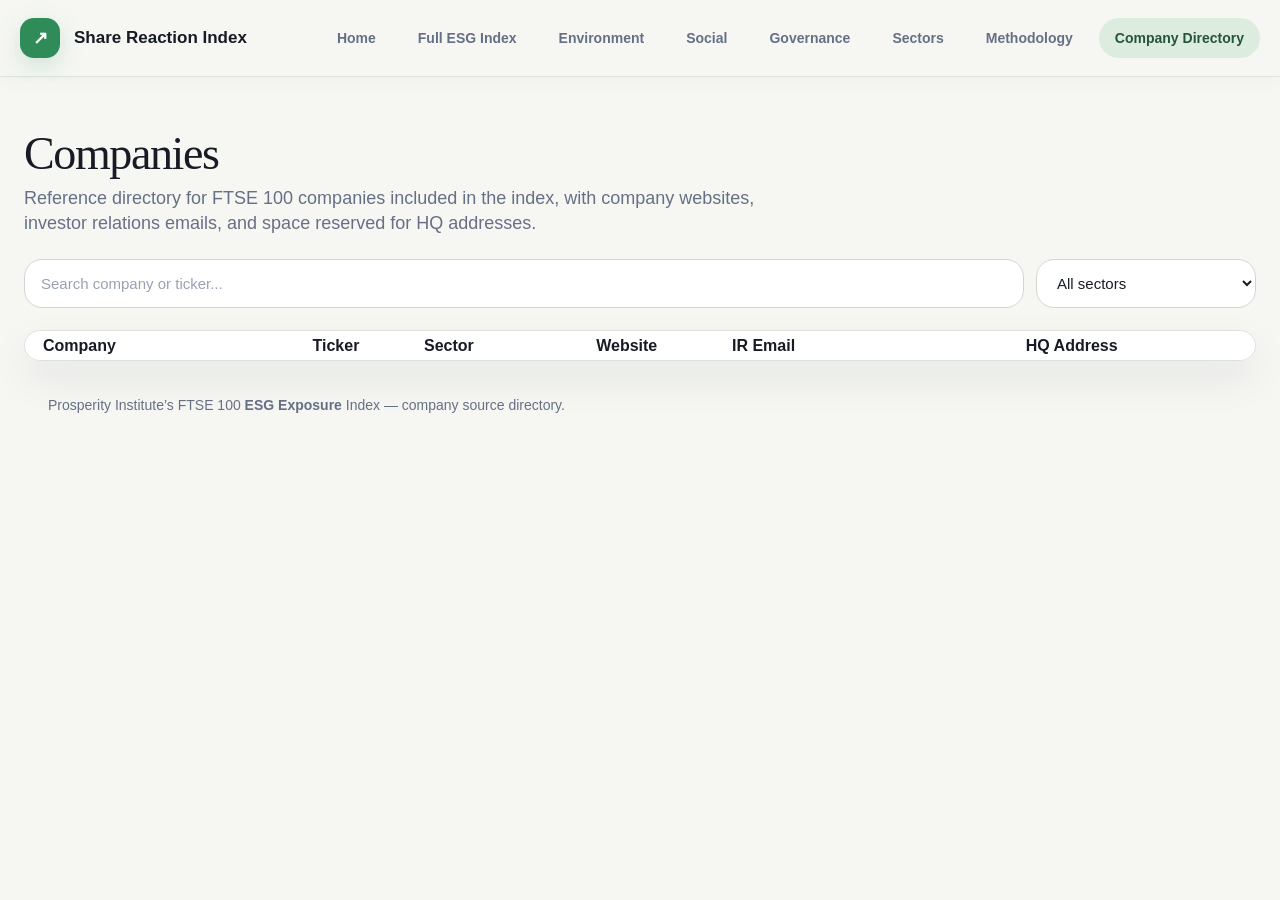
==== companies.html @ b4544e9c "Add files via upload" ====
<!DOCTYPE html>
<html lang="en">
<head>
  <meta charset="UTF-8" />
  <meta name="viewport" content="width=device-width, initial-scale=1.0" />
  <title>Companies | FTSE 100 ESG Exposure Index</title>
  <link rel="stylesheet" href="styles.css" />
  <script defer src="data.js"></script>
  <script defer src="companies.js"></script>
</head>
<body>
  <header>
    <div class="wrap nav">
      <a href="index.html" class="brand">
        <div class="brand-mark">↗</div>
        <div class="brand-name">Share Reaction Index</div>
      </a>
      <nav class="nav-links">
        <a href="index.html">Home</a>
        <a href="esg.html">Full ESG Index</a>
        <a href="rankings.html">Environment</a>
        <a href="social.html">Social</a>
        <a href="governance.html">Governance</a>
        <a href="sectors.html">Sectors</a>
        <a href="methodology.html">Methodology</a>
        <a href="companies.html" class="active">Company Directory</a>
      </nav>
    </div>
  </header>

  <section class="page">
    <div class="wrap-wide">
      <div class="section-head">
        <div>
          <h1>Companies</h1>
          <p>
            Reference directory for FTSE 100 companies included in the index, with company websites, investor
            relations emails, and space reserved for HQ addresses.
          </p>
        </div>
      </div>

      <div class="toolbar">
        <input class="control" id="searchInput" placeholder="Search company or ticker..." />
        <select class="control" id="sectorFilter">
          <option value="">All sectors</option>
        </select>
      </div>

      <div class="table-card">
        <div class="table-wrap">
          <table>
            <thead>
              <tr>
                <th data-sort="Company">Company</th>
                <th data-sort="Ticker">Ticker</th>
                <th data-sort="Sector">Sector</th>
                <th data-sort="Website">Website</th>
                <th data-sort="IR_Email">IR Email</th>
                <th data-sort="HQ_Address">HQ Address</th>
              </tr>
            </thead>
            <tbody id="tableBody"></tbody>
          </table>
        </div>
      </div>

      <footer class="foot">
        <div class="wrap-wide">
          Prosperity Institute’s FTSE 100 <strong>ESG Exposure</strong> Index — company source directory.
        </div>
      </footer>
    </div>
  </section>
</body>
</html>
---- styles.css ----
:root {
  --bg: #f6f7f3;
  --surface: #ffffff;
  --surface-soft: #f0f3ee;
  --surface-muted: #eef1eb;
  --ink: #171b24;
  --ink-soft: #667085;
  --ink-faint: #98a2b3;
  --line: #dde3da;
  --line-dark: #d0d8ce;

  --navy: #10192b;
  --navy-2: #17233b;

  --green: #2f8b57;
  --green-soft: #dcecdf;
  --green-faint: #edf7ef;

  --social: #4867c9;
  --social-soft: #e8ecfb;
  --social-faint: #f3f5fe;

  --esg: #6d4cc4;
  --esg-soft: #eee8fb;
  --esg-faint: #f7f4fe;

  --red: #d95d5d;
  --red-soft: #fae8e8;

  --amber: #c6872f;
  --amber-soft: #f6ecd9;

  --shadow: 0 10px 30px rgba(16, 25, 43, 0.05);
  --shadow-strong: 0 18px 40px rgba(16, 25, 43, 0.08);
  --radius-xl: 28px;
  --radius-lg: 24px;
  --radius-md: 18px;
  --radius-sm: 12px;
}

* {
  box-sizing: border-box;
}

html {
  scroll-behavior: smooth;
}

body {
  margin: 0;
  font-family: Inter, Arial, sans-serif;
  background: var(--bg);
  color: var(--ink);
  line-height: 1.45;
  -webkit-font-smoothing: antialiased;
  text-rendering: optimizeLegibility;
}

a {
  color: inherit;
  text-decoration: none;
}

.wrap {
  max-width: 1240px;
  margin: 0 auto;
  padding: 0 28px;
}

.wrap-wide {
  max-width: 1540px;
  margin: 0 auto;
  padding: 0 24px;
}

/* =========================
   Header / Navigation
========================= */

header {
  position: sticky;
  top: 0;
  z-index: 50;
  background: rgba(246, 247, 243, 0.92);
  backdrop-filter: blur(12px);
  border-bottom: 1px solid var(--line);
  box-shadow: 0 4px 18px rgba(16, 25, 43, 0.03);
}

.nav {
  display: flex;
  align-items: center;
  justify-content: space-between;
  gap: 24px;
  padding: 18px 0;
}

.brand {
  display: flex;
  align-items: center;
  gap: 14px;
  font-weight: 700;
  color: var(--ink);
  text-decoration: none;
  min-width: 0;
}

.brand-mark {
  width: 40px;
  height: 40px;
  border-radius: 14px;
  display: grid;
  place-items: center;
  background: var(--green);
  color: white;
  box-shadow: 0 8px 24px rgba(47, 139, 87, 0.2);
  font-size: 18px;
  flex: 0 0 auto;
}

.brand-name {
  font-size: 17px;
  font-weight: 700;
  white-space: nowrap;
}

.nav-links {
  display: flex;
  gap: 10px;
  flex-wrap: wrap;
  justify-content: flex-end;
}

.nav-links a {
  padding: 10px 16px;
  border-radius: 999px;
  color: var(--ink-soft);
  font-weight: 600;
  font-size: 14px;
  transition: 0.18s ease;
}

.nav-links a.active,
.nav-links a:hover {
  background: var(--green-soft);
  color: #24553a;
}

/* Environment button — slightly darker green */
.nav-links a[href="rankings.html"]:hover,
.nav-links a[href="rankings.html"].active {
  background: #b9d3bf;
  color: #0f2b1d;
}

/* ESG button always purple when hovered / active */
.nav-links a[href="esg.html"]:hover,
.nav-links a[href="esg.html"].active {
  background: var(--esg-soft);
  color: #5336a1;
}

/* Social button always blue when hovered / active */
.nav-links a[href="social.html"]:hover,
.nav-links a[href="social.html"].active {
  background: var(--social-soft);
  color: #334a96;
}

/* Governance button always red when hovered / active */
.nav-links a[href="governance.html"]:hover,
.nav-links a[href="governance.html"].active {
  background: var(--red-soft);
  color: #b54747;
}

.hero {
  position: relative;
  overflow: hidden;
  color: white;
  border-bottom: 1px solid rgba(255, 255, 255, 0.05);
  background: linear-gradient(90deg, var(--navy) 0%, #111a2d 48%, #0f1727 100%);
}

.hero::before {
  content: "";
  position: absolute;
  inset: 0;
  background:
    linear-gradient(
      90deg,
      rgba(6, 12, 24, 0.96) 0%,
      rgba(8, 15, 30, 0.90) 34%,
      rgba(9, 18, 34, 0.72) 58%,
      rgba(10, 18, 34, 0.48) 100%
    ),
    radial-gradient(circle at right top, rgba(47, 139, 87, 0.14), transparent 28%),
    url("./Stock_Market_Changes.png") center center / cover no-repeat;
  z-index: 0;
}
.hero::after {
  content: "";
  position: absolute;
  inset: 0;
  background:
    radial-gradient(circle at 78% 35%, rgba(47, 139, 87, 0.12), transparent 24%),
    radial-gradient(circle at 18% 18%, rgba(255, 255, 255, 0.04), transparent 16%);
  pointer-events: none;
  z-index: 0;
}

.hero-inner {
  position: relative;
  z-index: 1;
}

.hero-inner {
  display: grid;
  grid-template-columns: 1.15fr 0.85fr;
  gap: 42px;
  padding: 54px 0 64px;
  align-items: stretch;
}

.eyebrow {
  display: inline-flex;
  align-items: center;
  gap: 8px;
  padding: 8px 14px;
  border-radius: 999px;
  background: rgba(24, 66, 43, 0.65);
  color: #7ed39f;
  font-size: 13px;
  font-weight: 600;
}

.hero h1 {
  margin: 18px 0 0;
  font-family: Georgia, "Times New Roman", serif;
  font-size: 72px;
  line-height: 0.93;
  letter-spacing: -0.03em;
  font-weight: 400;
}

.hero h1 .accent {
  color: var(--green);
  display: block;
}

.hero p {
  margin: 24px 0 0;
  max-width: 740px;
  color: rgba(255, 255, 255, 0.8);
  font-size: 17px;
  line-height: 1.6;
}

.hero-actions {
  margin-top: 28px;
  display: flex;
  gap: 14px;
  flex-wrap: wrap;
}

.profile-hero-copy {
  min-width: 0;
}

.profile-hero-title {
  display: flex;
  align-items: center;
  gap: 20px;
  margin-top: 18px;
}

.profile-hero-title h1 {
  margin: 0;
  min-width: 0;
}

.profile-contact-block {
  display: flex;
  flex-wrap: wrap;
  gap: 12px;
  margin-top: 18px;
}

.profile-contact-block[hidden] {
  display: none;
}

.profile-contact-item {
  display: inline-flex;
  align-items: center;
  gap: 10px;
  padding: 12px 16px;
  border-radius: 18px;
  background: rgba(255, 255, 255, 0.08);
  border: 1px solid rgba(255, 255, 255, 0.12);
  max-width: 100%;
}

.profile-contact-label {
  color: rgba(255, 255, 255, 0.7);
  font-size: 12px;
  font-weight: 700;
  letter-spacing: 0.08em;
  text-transform: uppercase;
}

.profile-contact-link {
  color: #ffffff;
  font-weight: 600;
  text-decoration: none;
  word-break: break-word;
}

.profile-contact-link:hover {
  color: #9fe3b7;
}

.profile-logo-shell {
  width: 112px;
  height: 112px;
  flex: 0 0 112px;
  display: flex;
  align-items: center;
  justify-content: center;
  padding: 16px;
  border-radius: 28px;
  background: #ffffff;
  box-shadow: 0 18px 44px rgba(3, 8, 18, 0.28);
}

.profile-logo-shell[hidden] {
  display: none;
}

.profile-company-logo {
  width: 100%;
  height: 100%;
  object-fit: contain;
}

.btn {
  display: inline-flex;
  align-items: center;
  justify-content: center;
  gap: 10px;
  padding: 14px 22px;
  border-radius: 16px;
  font-weight: 700;
  font-size: 15px;
  border: 1px solid transparent;
  transition: transform 0.15s ease, box-shadow 0.15s ease, opacity 0.15s ease;
}

.btn:hover {
  transform: translateY(-1px);
}

.btn-primary {
  background: var(--green);
  color: white;
  box-shadow: 0 12px 28px rgba(47, 139, 87, 0.22);
}

.btn-secondary {
  background: rgba(255, 255, 255, 0.1);
  color: white;
  border-color: rgba(255, 255, 255, 0.1);
}

.btn-score-info {
  background: var(--green);
  color: white;
  box-shadow: 0 8px 20px rgba(47, 139, 87, 0.18);
  margin-top: 16px;
  gap: 8px;
  font-size: 14px;
}

.btn-score-info span {
  display: inline-flex;
  align-items: center;
  justify-content: center;
  width: 24px;
  height: 24px;
  background: rgba(255, 255, 255, 0.25);
  border-radius: 50%;
  font-weight: 800;
  font-size: 12px;
}

.btn-score-info:hover {
  box-shadow: 0 12px 28px rgba(47, 139, 87, 0.22);
}

/* =========================
   Modal
========================= */

.modal {
  display: none;
  position: fixed;
  top: 0;
  left: 0;
  right: 0;
  bottom: 0;
  z-index: 100;
  align-items: center;
  justify-content: center;
  animation: fadeIn 0.2s ease;
}

.modal[aria-hidden="false"] {
  display: flex;
}

.modal-overlay {
  position: absolute;
  top: 0;
  left: 0;
  right: 0;
  bottom: 0;
  background: rgba(23, 27, 36, 0.6);
  backdrop-filter: blur(4px);
  animation: fadeIn 0.2s ease;
}

.modal-content {
  position: relative;
  background: white;
  border-radius: var(--radius-lg);
  box-shadow: var(--shadow-strong);
  max-width: 600px;
  max-height: 90vh;
  overflow-y: auto;
  animation: slideUp 0.3s ease;
}

@keyframes fadeIn {
  from { opacity: 0; }
  to { opacity: 1; }
}

@keyframes slideUp {
  from {
    opacity: 0;
    transform: translateY(20px);
  }
  to {
    opacity: 1;
    transform: translateY(0);
  }
}

.modal-header {
  display: flex;
  align-items: center;
  justify-content: space-between;
  padding: 24px 28px;
  border-bottom: 1px solid var(--line);
}

.modal-header h2 {
  margin: 0;
  font-size: 24px;
  font-weight: 700;
  color: var(--ink);
}

.modal-close {
  width: 36px;
  height: 36px;
  border: none;
  background: transparent;
  border-radius: 50%;
  cursor: pointer;
  display: flex;
  align-items: center;
  justify-content: center;
  transition: background 0.2s ease;
  flex-shrink: 0;
}

.modal-close:hover {
  background: var(--surface-soft);
}

.modal-close::before,
.modal-close::after {
  content: '';
  position: absolute;
  width: 16px;
  height: 2px;
  background: var(--ink-soft);
  border-radius: 1px;
}

.modal-close::before {
  transform: rotate(45deg);
}

.modal-close::after {
  transform: rotate(-45deg);
}

.modal-body {
  padding: 28px;
}

.modal-body p {
  margin: 0 0 16px 0;
  color: var(--ink-soft);
  line-height: 1.6;
}

.modal-body h3 {
  margin: 24px 0 14px 0;
  font-size: 16px;
  font-weight: 700;
  color: var(--ink);
}

.score-guide {
  display: flex;
  flex-direction: column;
  gap: 16px;
  margin: 24px 0;
  padding: 20px;
  background: var(--surface-muted);
  border-radius: var(--radius-md);
}

.score-tier {
  display: flex;
  align-items: flex-start;
  gap: 14px;
}

.tier-indicator {
  width: 48px;
  height: 48px;
  border-radius: var(--radius-sm);
  flex-shrink: 0;
}

.tier-indicator.best {
  background: #2f8b57;
}

.tier-indicator.good {
  background: #c6872f;
}

.tier-indicator.moderate {
  background: #f4a261;
}

.tier-indicator.poor {
  background: #d95d5d;
}

.tier-indicator.wasteful {
  background: #8b4545;
}

.score-tier strong {
  display: block;
  margin-bottom: 4px;
  color: var(--ink);
}

.score-range {
  font-size: 12px;
  color: var(--ink-faint);
  font-weight: 600;
  letter-spacing: 0.05em;
}

.score-tier p {
  margin: 8px 0 0 0;
  font-size: 13px;
  line-height: 1.5;
}

.hero-panel {
  align-self: end;
  background: rgba(255, 255, 255, 0.06);
  border: 1px solid rgba(255, 255, 255, 0.08);
  border-radius: var(--radius-xl);
  padding: 26px;
}

.hero-panel h3 {
  margin: 0 0 12px;
  font-size: 13px;
  letter-spacing: 0.06em;
  text-transform: uppercase;
  color: rgba(255, 255, 255, 0.66);
}

.hero-panel p {
  margin: 0 0 14px;
  font-size: 14px;
  color: rgba(255, 255, 255, 0.74);
  line-height: 1.55;
}

.signal-list {
  display: grid;
  gap: 10px;
  margin-top: 18px;
}

.signal {
  display: flex;
  align-items: center;
  justify-content: space-between;
  gap: 16px;
  background: rgba(255, 255, 255, 0.05);
  border-radius: 16px;
  padding: 12px 14px;
}

.signal .name {
  font-size: 14px;
  color: rgba(255, 255, 255, 0.92);
}

.signal .tag {
  border-radius: 999px;
  padding: 6px 10px;
  background: rgba(126, 211, 159, 0.12);
  color: #8ce0aa;
  font-size: 12px;
  font-weight: 700;
}

.signal .tag.rank-good {
  background: #e8f5ea;
  color: #1f7a46;
}

.signal .tag.rank-medium {
  background: #f8edd8;
  color: #b7811f;
}

.signal .tag.rank-bad {
  background: #f9e3e3;
  color: #c94b4b;
}

/* =========================
   Stats Strip
========================= */

.stats-strip {
  background: var(--surface);
  border-bottom: 1px solid var(--line);
}

.stats-grid {
  display: grid;
  grid-template-columns: repeat(5, 1fr);
  gap: 0;
}

#profileStatsGrid {
  grid-template-columns: repeat(4, minmax(0, 1fr));
}

.stat {
  padding: 28px 12px;
  text-align: center;
}

.stat-value {
  font-family: Georgia, "Times New Roman", serif;
  font-size: 44px;
  line-height: 1.05;
  letter-spacing: -0.02em;
  font-weight: 400;
}

.stat-label {
  margin-top: 6px;
  color: var(--ink-soft);
  font-size: 15px;
}

/* =========================
   General Page Sections
========================= */

section.page {
  padding: 54px 0;
}

.section-head {
  display: flex;
  align-items: end;
  justify-content: space-between;
  gap: 20px;
  margin-bottom: 22px;
}

.section-head h1,
.section-head h2 {
  margin: 0;
  font-family: Georgia, "Times New Roman", serif;
  font-size: 46px;
  line-height: 1.02;
  letter-spacing: -0.03em;
  font-weight: 400;
  white-space: normal;
  overflow-wrap: anywhere;
  word-break: break-word;
  max-width: 100%;
}

.section-head p {
  margin: 8px 0 0;
  color: var(--ink-soft);
  max-width: 760px;
  font-size: 18px;
  line-height: 1.4;
}

.section-link {
  color: var(--green);
  font-weight: 700;
  white-space: nowrap;
}

.construction {
  margin-top: 18px;
  background: #fbfcfa;
  border: 1px solid var(--line);
  border-radius: 20px;
  padding: 18px 20px;
  color: var(--ink-soft);
  box-shadow: var(--shadow);
}

/* =========================
   Cards / Blocks
========================= */

.pillar-card,
.card,
.method-card,
.simple-card {
  background: var(--surface);
  border: 1px solid var(--line);
  border-radius: 24px;
  box-shadow: var(--shadow);
}

.pillar-stack {
  display: grid;
  gap: 14px;
}

.pillar-card {
  padding: 20px 22px;
}

.pillar-card-link {
  display: block;
  text-decoration: none;
  color: inherit;
  transition: transform 0.2s ease, box-shadow 0.2s ease;
}

.pillar-card-link:hover .pillar-card {
  transform: translateY(-2px);
  box-shadow: 0 8px 24px rgba(47, 139, 87, 0.12);
  border-color: var(--green);
}

.pillar-top {
  display: flex;
  justify-content: space-between;
  gap: 16px;
  align-items: center;
  margin-bottom: 14px;
}

.pillar-title {
  display: flex;
  gap: 10px;
  align-items: center;
  font-weight: 700;
  font-size: 20px;
}

.pill {
  display: inline-flex;
  align-items: center;
  gap: 8px;
  padding: 6px 10px;
  border-radius: 999px;
  font-size: 12px;
  font-weight: 700;
  background: var(--surface-muted);
  color: var(--ink-soft);
}

.progress {
  position: relative;
  width: 100%;
  height: 10px;
  background: #edf0ea;
  border-radius: 999px;
  overflow: hidden;
}

.progress > span {
  display: block;
  height: 100%;
  border-radius: 999px;
  background: linear-gradient(90deg, #40b777 0%, var(--green) 100%);
}

.progress.red > span {
  background: linear-gradient(90deg, #ee8d8d 0%, var(--red) 100%);
}

.pillar-note {
  margin-top: 10px;
  color: var(--ink-soft);
  font-size: 14px;
}

.method-grid,
.simple-grid {
  display: grid;
  grid-template-columns: repeat(3, 1fr);
  gap: 18px;
}

.method-card,
.simple-card {
  padding: 24px;
}

.method-card h3,
.simple-card h3 {
  margin: 0 0 14px;
  font-size: 24px;
  font-family: Georgia, "Times New Roman", serif;
  font-weight: 400;
}

.method-card ul {
  margin: 0;
  padding-left: 18px;
  color: var(--ink-soft);
}

.method-card li {
  margin: 10px 0;
}

.simple-card p,
.simple-card li {
  color: var(--ink-soft);
  margin: 0;
}

/* =========================
   Leaderboard
========================= */

.leaderboard {
  padding: 20px;
}

.leaderboard-list {
  display: grid;
  gap: 10px;
}

.lb-row {
  display: grid;
  grid-template-columns: 46px minmax(0, 1fr) 140px;
  gap: 14px;
  align-items: center;
  padding: 14px 14px;
  border-radius: 18px;
  border: 1px solid var(--line);
  background: linear-gradient(180deg, #fff, #fbfcfa);
  transition: all 0.2s ease;
}

.lb-row[style*="cursor: pointer"]:hover,
a:hover .lb-row {
  background: linear-gradient(180deg, #fff, #f0f3ee);
  border-color: var(--green);
  box-shadow: 0 4px 12px rgba(47, 139, 87, 0.1);
  transform: translateX(2px);
}

.lb-rank {
  width: 34px;
  height: 34px;
  border-radius: 999px;
  display: grid;
  place-items: center;
  background: var(--surface-muted);
  color: var(--green);
  font-weight: 800;
  font-size: 14px;
}

.lb-company .name {
  font-weight: 700;
  font-size: 18px;
  white-space: nowrap;
  overflow: hidden;
  text-overflow: ellipsis;
}

.lb-company .meta {
  margin-top: 4px;
  color: var(--ink-soft);
  font-size: 13px;
}

.lb-logo {
  width: 24px;
  height: 24px;
  margin-right: 6px;
  vertical-align: middle;
  border-radius: 2px;
}

.lb-score {
  text-align: right;
}

.lb-score .value {
  font-size: 34px;
  font-weight: 800;
  letter-spacing: -0.04em;
}

.lb-score .ticker {
  color: var(--ink-soft);
  font-size: 12px;
  font-weight: 700;
  letter-spacing: 0.05em;
}

/* =========================
   Toolbar / Controls
========================= */

.toolbar {
  display: grid;
  grid-template-columns: minmax(0, 1fr) 220px 160px;
  gap: 12px;
  margin: 22px 0;
}

.control {
  border-radius: 18px;
  border: 1px solid var(--line-dark);
  background: var(--surface);
  padding: 14px 16px;
  font-size: 15px;
  color: var(--ink);
  outline: none;
  transition: border-color 0.15s ease, box-shadow 0.15s ease, background 0.15s ease;
}

.control::placeholder {
  color: var(--ink-faint);
}

.control:focus {
  border-color: rgba(47, 139, 87, 0.55);
  box-shadow: 0 0 0 4px rgba(47, 139, 87, 0.10);
  background: #fff;
}

/* =========================
   Tables
========================= */

.table-card {
  border: 1px solid var(--line);
  border-radius: 24px;
  box-shadow: var(--shadow-strong);
  overflow: hidden;
}

.table-wrap {
  overflow-x: auto;
  border-radius: 24px;
  background: var(--surface);
}

.table-header {
  border-bottom: 1px solid var(--line);
  background: #fbfcfa;
}

.score-table {
  width: 100%;
  border-collapse: separate;
  border-spacing: 0;
  table-layout: fixed;
  min-width: 1120px;
}

.score-table thead th {
  padding: 18px 20px;
  border-bottom: 1px solid var(--line);
  text-align: left;
  vertical-align: middle;
  background: #fbfcfa;
}

.table-header .header-cell {
  display: inline-flex;
  align-items: center;
  justify-content: flex-start;
  width: 100%;
  border: none;
  background: transparent;
  padding: 0;
  font-size: 13px;
  font-weight: 800;
  color: var(--ink-soft);
  letter-spacing: 0.04em;
  text-transform: uppercase;
  text-align: left;
  cursor: pointer;
  white-space: normal;
  line-height: 1.2;
  transition: color 0.15s ease, background 0.15s ease;
}

.table-header .header-cell:hover {
  color: var(--ink);
}

.table-body {
  background: var(--surface);
}

tbody td {
  padding: 18px 20px;
  border-bottom: 1px solid var(--line);
  vertical-align: middle;
  font-size: 15px;
  background: var(--surface);
}

/* Companies page table column widths */
body:not(.page-rankings):not(.page-esg):not(.page-social):not(.page-governance) table {
  width: 100%;
  table-layout: auto;
}

body:not(.page-rankings):not(.page-esg):not(.page-social):not(.page-governance) .toolbar {
  grid-template-columns: minmax(0, 1fr) 220px;
}

body:not(.page-rankings):not(.page-esg):not(.page-social):not(.page-governance) thead th {
  text-align: left;
  padding-left: 16px;
}

body:not(.page-rankings):not(.page-esg):not(.page-social):not(.page-governance) th:nth-child(1),
body:not(.page-rankings):not(.page-esg):not(.page-social):not(.page-governance) td:nth-child(1) {
  min-width: 220px;
}

body:not(.page-rankings):not(.page-esg):not(.page-social):not(.page-governance) th:nth-child(2),
body:not(.page-rankings):not(.page-esg):not(.page-social):not(.page-governance) td:nth-child(2) {
  min-width: 90px;
}

body:not(.page-rankings):not(.page-esg):not(.page-social):not(.page-governance) th:nth-child(3),
body:not(.page-rankings):not(.page-esg):not(.page-social):not(.page-governance) td:nth-child(3) {
  min-width: 140px;
}

body:not(.page-rankings):not(.page-esg):not(.page-social):not(.page-governance) th:nth-child(4),
body:not(.page-rankings):not(.page-esg):not(.page-social):not(.page-governance) td:nth-child(4) {
  min-width: 110px;
}

body:not(.page-rankings):not(.page-esg):not(.page-social):not(.page-governance) th:nth-child(5),
body:not(.page-rankings):not(.page-esg):not(.page-social):not(.page-governance) td:nth-child(5) {
  min-width: 240px;
}

body:not(.page-rankings):not(.page-esg):not(.page-social):not(.page-governance) th:nth-child(6),
body:not(.page-rankings):not(.page-esg):not(.page-social):not(.page-governance) td:nth-child(6) {
  min-width: 200px;
}


.score-table tbody tr {
  transition: transform 0.2s ease, filter 0.2s ease;
}

.score-table tbody tr:hover {
  transform: translateX(2px);
  filter: drop-shadow(0 4px 12px rgba(47, 139, 87, 0.1));
}

.ranking-row {
  cursor: pointer;
}

.score-table tbody tr:hover td {
  background: linear-gradient(180deg, #fff, #f0f3ee);
  border-top: 1px solid rgba(47, 139, 87, 0.4);
  border-bottom: 1px solid rgba(47, 139, 87, 0.4);
}

.score-table tbody tr:hover td:first-child {
  border-left: 1px solid rgba(47, 139, 87, 0.4);
  border-top-left-radius: 16px;
  border-bottom-left-radius: 16px;
}

.score-table tbody tr:hover td:last-child {
  border-right: 1px solid rgba(47, 139, 87, 0.4);
  border-top-right-radius: 16px;
  border-bottom-right-radius: 16px;
}

tbody tr:nth-child(even) {
  background: rgba(251, 252, 250, 0.55);
}

tbody tr:nth-child(even) td {
  background: rgba(251, 252, 250, 0.55);
}

.rank-badge {
  width: 32px;
  height: 32px;
  border-radius: 999px;
  display: grid;
  place-items: center;
  background: var(--surface-muted);
  color: var(--green);
  font-weight: 800;
  font-size: 14px;
}

.rank-cell,
.company-cell,
.ticker-cell,
.sector-cell,
.metric-cell,
.tier-cell {
  display: flex;
  align-items: center;
  justify-content: flex-start;
  min-width: 0;
}

.ticker-badge {
  display: inline-flex;
  align-items: center;
  justify-content: center;
  min-width: 52px;
  padding: 5px 8px;
  border-radius: 8px;
  background: var(--surface-muted);
  color: var(--ink-soft);
  font-size: 12px;
  font-weight: 700;
  letter-spacing: 0.03em;
  white-space: nowrap;
}

.company-name {
  font-weight: 700;
  font-size: 16px;
  display: flex;
  align-items: center;
  gap: 10px;
  min-width: 0;
}

.company-name span {
  min-width: 0;
  overflow: hidden;
  text-overflow: ellipsis;
  white-space: nowrap;
}

.company-logo {
  flex: 0 0 32px;
  width: 32px;
  height: 32px;
  vertical-align: middle;
  border-radius: 4px;
}

.sector-name {
  color: var(--ink-soft);
  white-space: nowrap;
  overflow: hidden;
  text-overflow: ellipsis;
}

.metric-cell {
  display: flex;
  align-items: center;
  min-width: 0;
}

.metric-stack {
  display: flex;
  flex-direction: column;
  align-items: flex-start;
  gap: 6px;
  width: max-content;
}

.metric-stack .pct {
  min-width: 54px;
  text-align: left;
  color: var(--ink-soft);
  font-weight: 700;
  font-size: 13px;
  font-variant-numeric: tabular-nums;
}

.tiny-track {
  width: 82px;
  height: 8px;
  border-radius: 999px;
  background: #edf0ea;
  overflow: hidden;
  position: relative;
}

.tiny-fill {
  height: 100%;
  border-radius: 999px;
  background: linear-gradient(90deg, #40b777 0%, var(--green) 100%);
}

.tiny-fill.bad {
  background: linear-gradient(90deg, #ee8d8d 0%, var(--red) 100%);
}

.score-value {
  text-align: left;
  font-size: 17px;
  font-weight: 800;
  letter-spacing: -0.02em;
  font-variant-numeric: tabular-nums;
}

.tier-cell {
  justify-content: flex-start;
}

.tier-pill {
  display: inline-flex;
  align-items: center;
  gap: 8px;
  padding: 8px 12px;
  border-radius: 999px;
  font-size: 13px;
  font-weight: 700;
}

.tier-pill::before {
  content: '';
  width: 7px;
  height: 7px;
  border-radius: 999px;
  background: currentColor;
}

.tier-best {
  color: #1f7a46;
  background: #e8f5ea;
}

.tier-good {
  color: #4f9b63;
  background: #eef8f0;
}

.tier-moderate {
  color: #b7811f;
  background: #f8edd8;
}

.tier-poor {
  color: #c96a2b;
  background: #faeadf;
}

.tier-wasteful {
  color: #c94b4b;
  background: #f9e3e3;
}

body.page-rankings .score-table th:nth-child(1),
body.page-rankings .score-table td:nth-child(1),
body.page-esg .score-table th:nth-child(1),
body.page-esg .score-table td:nth-child(1),
body.page-social .score-table th:nth-child(1),
body.page-social .score-table td:nth-child(1),
body.page-governance .score-table th:nth-child(1),
body.page-governance .score-table td:nth-child(1) {
  width: 88px;
}

body.page-rankings .score-table th:nth-child(2),
body.page-rankings .score-table td:nth-child(2),
body.page-esg .score-table th:nth-child(2),
body.page-esg .score-table td:nth-child(2),
body.page-social .score-table th:nth-child(2),
body.page-social .score-table td:nth-child(2),
body.page-governance .score-table th:nth-child(2),
body.page-governance .score-table td:nth-child(2) {
  width: 30%;
}

body.page-rankings .score-table th:nth-child(3),
body.page-rankings .score-table td:nth-child(3),
body.page-esg .score-table th:nth-child(3),
body.page-esg .score-table td:nth-child(3),
body.page-social .score-table th:nth-child(3),
body.page-social .score-table td:nth-child(3),
body.page-governance .score-table th:nth-child(3),
body.page-governance .score-table td:nth-child(3) {
  width: 110px;
}

body.page-rankings .score-table th:nth-child(4),
body.page-rankings .score-table td:nth-child(4),
body.page-esg .score-table th:nth-child(4),
body.page-esg .score-table td:nth-child(4),
body.page-social .score-table th:nth-child(4),
body.page-social .score-table td:nth-child(4),
body.page-governance .score-table th:nth-child(4),
body.page-governance .score-table td:nth-child(4) {
  width: 17%;
}

body.page-rankings .score-table th:nth-child(5),
body.page-rankings .score-table td:nth-child(5),
body.page-rankings .score-table th:nth-child(6),
body.page-rankings .score-table td:nth-child(6),
body.page-rankings .score-table th:nth-child(7),
body.page-rankings .score-table td:nth-child(7),
body.page-rankings .score-table th:nth-child(8),
body.page-rankings .score-table td:nth-child(8),
body.page-social .score-table th:nth-child(5),
body.page-social .score-table td:nth-child(5),
body.page-social .score-table th:nth-child(6),
body.page-social .score-table td:nth-child(6),
body.page-social .score-table th:nth-child(7),
body.page-social .score-table td:nth-child(7),
body.page-social .score-table th:nth-child(8),
body.page-social .score-table td:nth-child(8) {
  width: 132px;
}

body.page-esg .score-table th:nth-child(5),
body.page-esg .score-table td:nth-child(5),
body.page-esg .score-table th:nth-child(6),
body.page-esg .score-table td:nth-child(6),
body.page-esg .score-table th:nth-child(7),
body.page-esg .score-table td:nth-child(7),
body.page-governance .score-table th:nth-child(5),
body.page-governance .score-table td:nth-child(5),
body.page-governance .score-table th:nth-child(6),
body.page-governance .score-table td:nth-child(6),
body.page-governance .score-table th:nth-child(7),
body.page-governance .score-table td:nth-child(7) {
  width: 168px;
}

body.page-rankings .score-table th:nth-child(9),
body.page-rankings .score-table td:nth-child(9),
body.page-social .score-table th:nth-child(9),
body.page-social .score-table td:nth-child(9),
body.page-esg .score-table th:nth-child(8),
body.page-esg .score-table td:nth-child(8),
body.page-governance .score-table th:nth-child(8),
body.page-governance .score-table td:nth-child(8) {
  width: 126px;
}

body.page-rankings .score-table thead th,
body.page-social .score-table thead th,
body.page-governance .score-table thead th {
  padding-top: 20px;
  padding-bottom: 20px;
}

body.page-rankings .table-header .header-cell,
body.page-social .table-header .header-cell,
body.page-governance .table-header .header-cell {
  font-size: 12px;
}

body.page-social .score-table th:nth-child(8) .header-cell {
  max-width: 72px;
}

/* =========================
   Optional Domain Utility Classes
   (Can be used later without breaking anything now)
========================= */

.domain-pill {
  display: inline-flex;
  align-items: center;
  gap: 8px;
  border-radius: 999px;
  padding: 7px 12px;
  font-size: 12px;
  font-weight: 800;
  letter-spacing: 0.02em;
}

.domain-pill.environment {
  background: var(--green-soft);
  color: #24553a;
}

.domain-pill.social {
  background: var(--social-soft);
  color: #334a96;
}

.domain-pill.esg {
  background: var(--esg-soft);
  color: #5336a1;
}

.page-banner {
  background: var(--surface);
  border: 1px solid var(--line);
  border-radius: 24px;
  box-shadow: var(--shadow);
  padding: 20px 22px;
  margin-bottom: 18px;
}

.page-banner.environment {
  background:
    linear-gradient(180deg, #ffffff 0%, #f8fcf9 100%);
  border-color: #d7e7db;
}

.page-banner.social {
  background:
    linear-gradient(180deg, #ffffff 0%, #f8f9fe 100%);
  border-color: #dce3fb;
}

.page-banner.esg {
  background:
    linear-gradient(180deg, #ffffff 0%, #faf8fe 100%);
  border-color: #e5dcfa;
}

/* =========================
   Sector Summary / Page Support
========================= */

.sector-stat-card {
  min-height: 120px;
  display: flex;
  flex-direction: column;
  justify-content: space-between;
  padding: 14px 18px;
}

.sector-stat-value {
  font-size: 22px !important;
  line-height: 1.05 !important;
  white-space: normal !important;
  overflow-wrap: anywhere !important;
  word-break: break-word !important;
  max-width: 100% !important;
  margin: 6px 0 !important;
}

.stat-note {
  font-size: 12px;
  line-height: 1.2;
  margin-top: 6px;
}

.mini-chart-card,
.sector-panel-card,
.main-leaderboard-card {
  background: var(--surface);
  border: 1px solid var(--line);
  border-radius: 24px;
  box-shadow: var(--shadow);
}

.mini-chart-card,
.sector-panel-card {
  padding: 18px 20px 20px 20px;
}

.main-leaderboard-card {
  padding: 20px;
}

.overview-mini-head {
  margin-bottom: 10px !important;
}

.overview-mini-head p {
  font-size: 15px !important;
  line-height: 1.3 !important;
  margin: 0 !important;
  white-space: normal !important;
  overflow-wrap: anywhere !important;
  word-break: break-word !important;
  max-width: 100% !important;
}

.sector-head {
  margin-bottom: 14px !important;
}

.sector-head h2 {
  font-size: 26px !important;
  line-height: 1.08 !important;
  margin: 0 0 6px 0 !important;
  white-space: normal !important;
  overflow-wrap: anywhere !important;
  word-break: break-word !important;
}

.sector-head p {
  font-size: 15px !important;
  line-height: 1.3 !important;
  margin: 0 !important;
  white-space: normal !important;
  overflow-wrap: anywhere !important;
  word-break: break-word !important;
  max-width: 100% !important;
}

.overview-distribution-chart {
  width: 100%;
  min-height: 360px;
}

.overview-distribution-head {
  margin-bottom: 10px;
}

.overview-distribution-head h3 {
  margin: 0;
  font-family: Georgia, "Times New Roman", serif;
  font-size: 24px;
  line-height: 1.05;
  letter-spacing: -0.03em;
  font-weight: 400;
  color: var(--ink);
}

.overview-distribution-head p {
  margin: 8px 0 0;
  max-width: 720px;
  color: var(--ink-soft);
  font-size: 14px;
  line-height: 1.45;
}

/* =========================
   Footer
========================= */

.foot {
  padding: 34px 0 60px;
  color: var(--ink-soft);
  font-size: 14px;
}

.method-download-note {
  margin: 24px 0 0;
  padding: 18px 20px;
  background: rgba(46, 139, 87, 0.05);
  border: 1px solid rgba(46, 139, 87, 0.12);
  border-radius: 10px;
  color: var(--ink-soft);
  font-size: 14px;
}

.method-download-note a {
  color: var(--green);
  text-decoration: underline;
}

/* =========================
   Responsive
========================= */

@media (max-width: 1200px) {
  .hero-inner {
    grid-template-columns: 1fr;
  }

  .stats-grid {
    grid-template-columns: repeat(3, 1fr);
  }

  #profileStatsGrid {
    grid-template-columns: repeat(4, minmax(0, 1fr));
  }
}

@media (max-width: 980px) {
  .toolbar {
    grid-template-columns: 1fr;
  }

  .method-grid,
  .simple-grid {
    grid-template-columns: 1fr;
  }

  .overview-grid {
    grid-template-columns: 1fr;
  }

  .section-head {
    align-items: start;
    flex-direction: column;
  }

  .section-head h1,
  .section-head h2 {
    font-size: 38px;
  }

  .hero h1 {
    font-size: 58px;
  }

  .nav {
    align-items: flex-start;
    flex-direction: column;
  }

  .nav-links {
    justify-content: flex-start;
  }

  #profileStatsGrid {
    grid-template-columns: repeat(2, minmax(0, 1fr));
  }
}

@media (max-width: 900px) {
  .sector-stat-value {
    font-size: 18px !important;
  }

  .overview-mini-head h2,
  .sector-head h2 {
    font-size: 22px !important;
  }

  .overview-mini-head p,
  .sector-head p {
    font-size: 14px !important;
  }

  .mini-chart-card,
  .sector-panel-card {
    padding: 16px;
  }

  .overview-distribution-chart {
    min-height: 320px;
  }

  .overview-distribution-head h3 {
    font-size: 22px;
  }
}

@media (max-width: 720px) {
  .wrap,
  .wrap-wide {
    padding-left: 18px;
    padding-right: 18px;
  }

  .profile-hero-title {
    align-items: flex-start;
    flex-direction: column;
  }

  .profile-logo-shell {
    width: 88px;
    height: 88px;
    flex-basis: 88px;
    padding: 14px;
    border-radius: 22px;
  }

  .profile-contact-item {
    align-items: flex-start;
    flex-direction: column;
  }

  .hero h1 {
    font-size: 46px;
  }

  .section-head h1,
  .section-head h2 {
    font-size: 32px;
  }

  .stat-value {
    font-size: 40px;
  }

  .company-name {
    font-size: 15px;
  }

  .overview-distribution-chart {
    min-height: 280px;
  }

  .overview-distribution-head h3 {
    font-size: 20px;
  }

  .overview-distribution-head p {
    font-size: 13px;
  }
}

@media (max-width: 640px) {
  .overview-mini-head h2,
  .sector-head h2 {
    font-size: 20px !important;
  }

  .nav-links a {
    padding: 9px 13px;
    font-size: 13px;
  }

  .btn {
    width: 100%;
  }

  #profileStatsGrid {
    grid-template-columns: 1fr;
  }
}
/* =========================
   SOCIAL PAGE TABLE COMPACT FIX
========================= */

body.page-social .score-table {
  min-width: 1180px;
}

body.page-social .score-table thead th {
  white-space: normal;
  line-height: 1.15;
  font-size: 11px;
  padding: 16px 12px;
}

body.page-social .score-table tbody td {
  padding: 14px 12px;
}

body.page-social .company-name {
  font-size: 15px;
}

body.page-social .sector-name {
  font-size: 13px;
}

body.page-social .metric-stack {
  gap: 8px;
}

body.page-social .tiny-track {
  width: 64px;
}

body.page-social .metric-stack .pct {
  min-width: 40px;
  font-size: 12px;
}

body.page-social .score-value {
  font-size: 16px;
}

body.page-social .ticker-badge {
  font-size: 11px;
  padding: 4px 7px;
}

body.page-social .tier-pill {
  padding: 7px 10px;
  font-size: 12px;
}

@media (max-width: 1200px) {
  body.page-social .score-table {
    min-width: 1080px;
  }

  body.page-social .company-name {
    font-size: 14px;
  }

  body.page-social .tiny-track {
    width: 58px;
  }
}

@media (max-width: 900px) {
  body.page-social .score-table {
    min-width: 980px;
  }

  body.page-social .score-table thead th {
    font-size: 10px;
    padding: 14px 10px;
  }

  body.page-social .score-table tbody td {
    padding: 12px 10px;
  }

  body.page-social .company-name {
    font-size: 14px;
  }

  body.page-social .tiny-track {
    width: 52px;
  }

  body.page-social .metric-stack .pct {
    min-width: 36px;
    font-size: 11px;
  }
}
/* =========================
   OVERVIEW / SECTORS LAYOUT REFRESH
========================= */

.overview-feature-grid {
  display: grid;
  grid-template-columns: 1.15fr 0.85fr;
  gap: 20px;
  align-items: start;
}

.overview-feature-head {
  margin-bottom: 14px;
}

.overview-feature-head h2,
.overview-mini-head h2 {
  font-family: Georgia, "Times New Roman", serif;
  font-size: 24px;
  line-height: 1.08;
  letter-spacing: -0.03em;
  font-weight: 400;
  margin: 0 0 6px 0;
  white-space: normal;
  overflow-wrap: anywhere;
  word-break: break-word;
}
.overview-feature-head p {
  margin: 0;
  font-size: 14px;
  line-height: 1.35;
  color: var(--ink-soft);
  max-width: 100%;
}

.overview-breakdown-card,
.overview-leaderboard-card {
  padding: 20px;
}

.breakdown-stack {
  display: grid;
  gap: 12px;
}

.breakdown-row {
  display: grid;
  grid-template-columns: minmax(0, 1fr) 96px;
  gap: 16px;
  align-items: center;
  padding: 16px 16px;
  border: 1px solid var(--line);
  border-radius: 18px;
  background: linear-gradient(180deg, #fff, #fbfcfa);
}

.breakdown-main {
  min-width: 0;
}

.breakdown-title {
  font-size: 15px;
  font-weight: 800;
  margin-bottom: 4px;
}

.breakdown-note {
  font-size: 13px;
  line-height: 1.35;
  color: var(--ink-soft);
}

.breakdown-metric {
  text-align: right;
  font-size: 15px;
  font-weight: 800;
  color: var(--green);
  white-space: nowrap;
}

.overview-mini-grid {
  display: grid;
  grid-template-columns: repeat(2, minmax(0, 1fr));
  gap: 18px;
}

.overview-leaderboard-card .leaderboard-list {
  gap: 12px;
}

.overview-leaderboard-card .lb-row {
  grid-template-columns: 40px minmax(0, 1fr) 92px;
  gap: 12px;
  padding: 12px 12px;
}

.overview-leaderboard-card .lb-company .name {
  font-size: 16px;
}

.overview-leaderboard-card .lb-company .meta {
  font-size: 12px;
}

.overview-leaderboard-card .lb-score .value {
  font-size: 28px;
}

.overview-leaderboard-card .lb-score .ticker {
  font-size: 11px;
}

.overview-leaderboard-card .worst-value {
  color: red;
}

.overview-leaderboard-card .best-value {
  color: var(--green);
}

.overview-leaderboard-card .worst-rank {
  color: red;
}

.overview-leaderboard-card .best-rank {
  color: var(--green);
}

.leaderboard-section {
  margin-bottom: 20px;
}

.leaderboard-section h3 {
  font-size: 18px;
  margin-bottom: 10px;
  font-weight: 600;
}

.worst-section h3 {
  color: red;
}

.best-section h3 {
  color: var(--green);
}

@media (max-width: 1100px) {
  .overview-feature-grid {
    grid-template-columns: 1fr;
  }

  .overview-mini-grid {
    grid-template-columns: 1fr;
  }
}

@media (max-width: 720px) {
  .breakdown-row {
    grid-template-columns: 1fr;
    gap: 10px;
  }

  .breakdown-metric {
    text-align: left;
  }

  .overview-breakdown-card,
  .overview-leaderboard-card {
    padding: 16px;
  }
}
/* =========================
   HOMEPAGE BREAKDOWN CARD FIX
========================= */

.breakdown-card-list {
  display: grid;
  gap: 14px;
}

.breakdown-card-item {
  border: 1px solid var(--line);
  border-radius: 18px;
  background: linear-gradient(180deg, #fff, #fbfcfa);
  padding: 16px 16px 14px;
}

.breakdown-card-top {
  display: flex;
  align-items: center;
  justify-content: space-between;
  gap: 16px;
  margin-bottom: 12px;
}

.breakdown-card-title-wrap {
  display: flex;
  align-items: center;
  gap: 10px;
  min-width: 0;
}

.breakdown-card-title {
  font-size: 16px;
  font-weight: 800;
  color: var(--ink);
}

.breakdown-card-tag {
  display: inline-flex;
  align-items: center;
  justify-content: center;
  min-width: 28px;
  height: 28px;
  padding: 0 8px;
  border-radius: 999px;
  background: var(--surface-muted);
  color: var(--ink-soft);
  font-size: 12px;
  font-weight: 800;
}

.breakdown-card-value {
  font-size: 16px;
  font-weight: 800;
  color: var(--green);
  white-space: nowrap;
}

.breakdown-card-value span {
  font-size: 12px;
  font-weight: 700;
  color: var(--ink-soft);
}

.breakdown-bar-track {
  width: 100%;
  height: 10px;
  border-radius: 999px;
  background: #eceee9;
  overflow: hidden;
  margin-bottom: 10px;
}

.breakdown-bar-fill {
  height: 100%;
  border-radius: 999px;
  background: linear-gradient(90deg, #ea9a9a 0%, #d95d5d 100%);
}

.breakdown-card-note {
  font-size: 13px;
  line-height: 1.4;
  color: var(--ink-soft);
}

.overview-distribution-block {
  margin-top: 18px;
  padding-top: 14px;
  border-top: 1px solid var(--line);
}

@media (max-width: 720px) {
  .breakdown-card-top {
    align-items: flex-start;
    flex-direction: column;
  }

  .breakdown-card-value {
    white-space: normal;
  }
}
/* =========================
   SMALLER STATS-STRIP TITLES
========================= */

#overviewStatsGrid .stat-value,
#sectorStatsGrid .stat-value {
  font-size: 32px !important;
  line-height: 1.08 !important;
  letter-spacing: -0.01em !important;
  font-weight: 400 !important;
  white-space: normal !important;
  overflow-wrap: anywhere !important;
  word-break: break-word !important;
}

#overviewStatsGrid .stat-label,
#sectorStatsGrid .stat-label {
  font-size: 13px !important;
  margin-top: 8px !important;
  line-height: 1.2 !important;
}
/* =========================
   SECTORS PAGE — STATS STRIP AS WIDGET
========================= */

.sector-stats-widget {
  padding: 0;
  overflow: hidden;
}

.sector-stats-grid {
  grid-template-columns: repeat(4, minmax(0, 1fr));
  background: transparent;
}

.sector-stats-widget .stat {
  padding: 24px 16px 20px;
  text-align: center;
  background: var(--surface);
}

.sector-stats-widget .stat + .stat {
  border-left: 1px solid var(--line);
}

#sectorStatsGrid .stat-value {
  font-size: 32px !important;
  line-height: 1.08 !important;
  letter-spacing: -0.01em !important;
  font-weight: 400 !important;
  white-space: normal !important;
  overflow-wrap: anywhere !important;
  word-break: break-word !important;
}

#sectorStatsGrid .stat-label {
  font-size: 12px !important;
  margin-top: 8px !important;
  line-height: 1.2 !important;
}

@media (max-width: 980px) {
  .sector-stats-grid {
    grid-template-columns: repeat(2, minmax(0, 1fr));
  }

  .sector-stats-widget .stat:nth-child(3),
  .sector-stats-widget .stat:nth-child(4) {
    border-top: 1px solid var(--line);
  }

  .sector-stats-widget .stat:nth-child(3) {
    border-left: none;
  }
}

@media (max-width: 640px) {
  .sector-stats-grid {
    grid-template-columns: 1fr;
  }

  .sector-stats-widget .stat + .stat {
    border-left: none;
    border-top: 1px solid var(--line);
  }
}

.governance-score-value {
  font-size: 16px;
  font-weight: 800;
  letter-spacing: -0.02em;
  font-variant-numeric: tabular-nums;
}

.governance-score-best {
  color: var(--green);
}

.governance-score-good {
  color:var(--green);
}

.governance-score-moderate {
  color: var(--yellow);
}

.governance-score-poor {
  color: var(--red);
}

.governance-score-wasteful {
  color: var(--red);
}
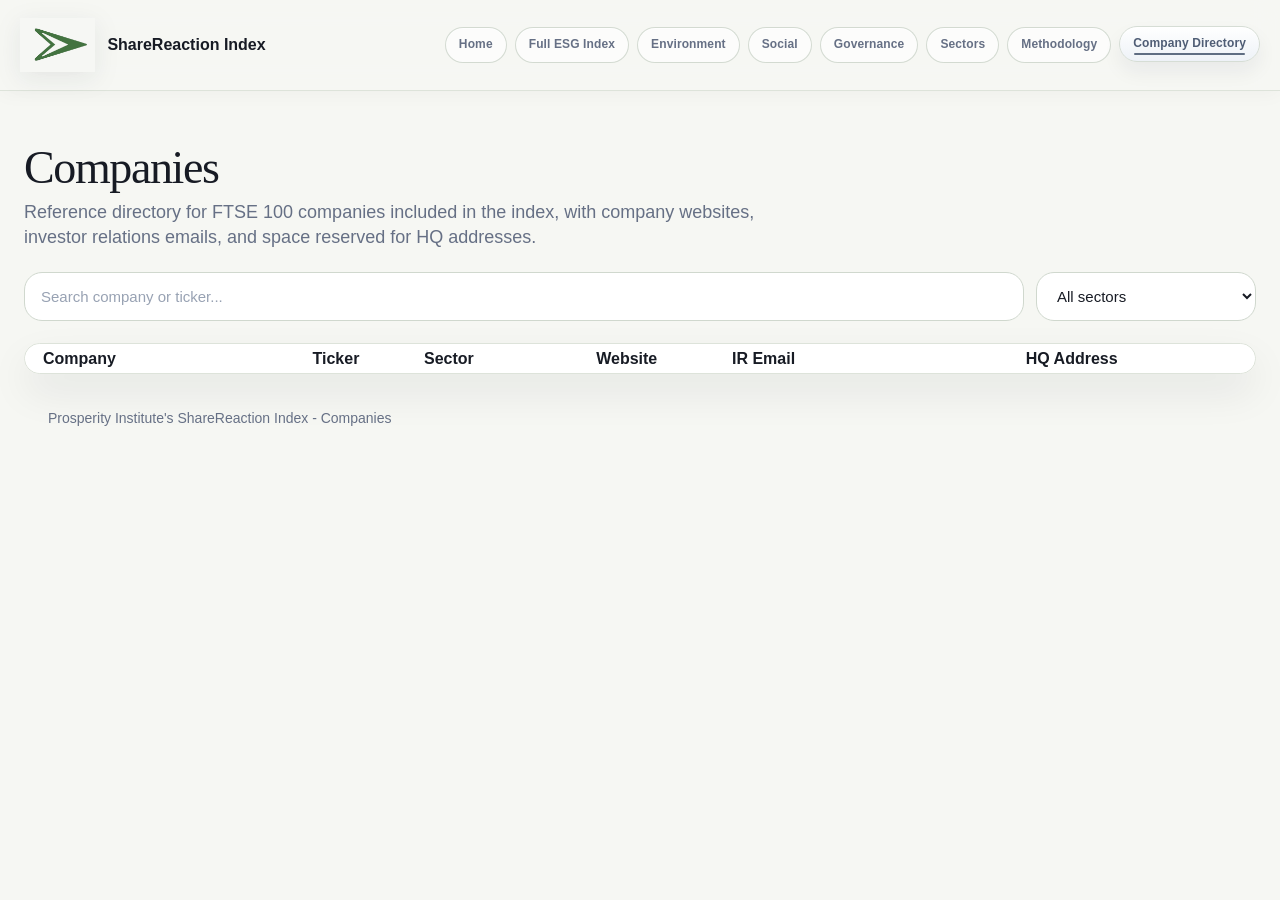
==== commit bb2690af: "New Arrow Logo" ====
--- a/companies.html
+++ b/companies.html
@@ -12,8 +12,8 @@
   <header>
     <div class="wrap nav">
       <a href="index.html" class="brand">
-        <div class="brand-mark">↗</div>
-        <div class="brand-name">Share Reaction Index</div>
+        <img src="PI_logo.png" alt="Prosperity Institute logo" class="brand-mark" />
+        <div class="brand-name">ShareReaction Index</div>
       </a>
       <nav class="nav-links">
         <a href="index.html">Home</a>
@@ -67,10 +67,11 @@
 
       <footer class="foot">
         <div class="wrap-wide">
-          Prosperity Institute’s FTSE 100 <strong>ESG Exposure</strong> Index — company source directory.
+          Prosperity Institute's ShareReaction Index - Companies
         </div>
       </footer>
     </div>
   </section>
 </body>
 </html>
+
--- a/styles.css
+++ b/styles.css
@@ -91,87 +91,169 @@
   display: flex;
   align-items: center;
   justify-content: space-between;
-  gap: 24px;
+  gap: 18px;
   padding: 18px 0;
 }
 
 .brand {
   display: flex;
   align-items: center;
-  gap: 14px;
+  gap: 12px;
   font-weight: 700;
   color: var(--ink);
   text-decoration: none;
   min-width: 0;
+  flex: 0 0 auto;
 }
 
 .brand-mark {
-  width: 40px;
-  height: 40px;
-  border-radius: 14px;
-  display: grid;
-  place-items: center;
-  background: var(--green);
-  color: white;
-  box-shadow: 0 8px 24px rgba(47, 139, 87, 0.2);
-  font-size: 18px;
+  display: block;
+  width: auto;
+  height: 54px;
+  object-fit: contain;
   flex: 0 0 auto;
+  mix-blend-mode: multiply;
+  filter: drop-shadow(0 6px 12px rgba(16, 25, 43, 0.08));
 }
 
 .brand-name {
-  font-size: 17px;
+  font-size: 16px;
   font-weight: 700;
   white-space: nowrap;
 }
 
 .nav-links {
   display: flex;
-  gap: 10px;
+  flex: 1 1 auto;
+  min-width: 0;
+  gap: 8px;
   flex-wrap: wrap;
   justify-content: flex-end;
+  align-content: center;
 }
 
 .nav-links a {
-  padding: 10px 16px;
+  --nav-pill-bg: rgba(255, 255, 255, 0.62);
+  --nav-pill-border: rgba(208, 216, 206, 0.9);
+  --nav-pill-ink: var(--ink-soft);
+  --nav-pill-accent: #5f6d82;
+  --nav-pill-soft: #eef2f7;
+  position: relative;
+  display: inline-flex;
+  align-items: center;
+  padding: 8px 13px;
   border-radius: 999px;
-  color: var(--ink-soft);
-  font-weight: 600;
-  font-size: 14px;
-  transition: 0.18s ease;
+  border: 1px solid var(--nav-pill-border);
+  background: var(--nav-pill-bg);
+  color: var(--nav-pill-ink);
+  font-weight: 700;
+  font-size: 12px;
+  letter-spacing: 0.01em;
+  box-shadow: inset 0 1px 0 rgba(255, 255, 255, 0.7);
+  transition:
+    background 0.22s ease,
+    color 0.22s ease,
+    border-color 0.22s ease,
+    box-shadow 0.22s ease,
+    transform 0.22s ease;
+}
+
+.nav-links a::before {
+  content: none;
+}
+
+.nav-links a::after {
+  content: "";
+  position: absolute;
+  left: 14px;
+  right: 14px;
+  bottom: 6px;
+  height: 2px;
+  border-radius: 999px;
+  background: var(--nav-pill-accent);
+  opacity: 0;
+  transform: scaleX(0.55);
+  transform-origin: center;
+  transition:
+    opacity 0.22s ease,
+    transform 0.22s ease;
 }
 
 .nav-links a.active,
 .nav-links a:hover {
-  background: var(--green-soft);
-  color: #24553a;
+  background: linear-gradient(180deg, #ffffff 0%, var(--nav-pill-soft) 100%);
+  border-color: #d6ddd5;
+  color: #4f5d75;
+  box-shadow:
+    0 10px 20px rgba(16, 25, 43, 0.06),
+    inset 0 1px 0 rgba(255, 255, 255, 0.85);
+  transform: translateY(-1px);
+}
+
+.nav-links a.active::after,
+.nav-links a:hover::after {
+  opacity: 1;
+  transform: scaleX(1);
 }
 
 /* Environment button — slightly darker green */
+.nav-links a[href="index.html"],
+.nav-links a[href="methodology.html"],
+.nav-links a[href="companies.html"],
+.nav-links a[href="sectors.html"] {
+  --nav-pill-accent: #5f6d82;
+  --nav-pill-soft: #eef2f7;
+}
+
+.nav-links a[href="rankings.html"] {
+  --nav-pill-accent: #24553a;
+}
+
 .nav-links a[href="rankings.html"]:hover,
 .nav-links a[href="rankings.html"].active {
-  background: #b9d3bf;
-  color: #0f2b1d;
+  box-shadow:
+    0 10px 20px rgba(16, 25, 43, 0.06),
+    0 0 0 1px rgba(36, 85, 58, 0.06),
+    inset 0 1px 0 rgba(255, 255, 255, 0.85);
 }
 
 /* ESG button always purple when hovered / active */
+.nav-links a[href="esg.html"] {
+  --nav-pill-accent: #5b3db2;
+}
+
 .nav-links a[href="esg.html"]:hover,
 .nav-links a[href="esg.html"].active {
-  background: var(--esg-soft);
-  color: #5336a1;
+  box-shadow:
+    0 10px 20px rgba(16, 25, 43, 0.06),
+    0 0 0 1px rgba(91, 61, 178, 0.08),
+    inset 0 1px 0 rgba(255, 255, 255, 0.85);
 }
 
 /* Social button always blue when hovered / active */
+.nav-links a[href="social.html"] {
+  --nav-pill-accent: #35519f;
+}
+
 .nav-links a[href="social.html"]:hover,
 .nav-links a[href="social.html"].active {
-  background: var(--social-soft);
-  color: #334a96;
+  box-shadow:
+    0 10px 20px rgba(16, 25, 43, 0.06),
+    0 0 0 1px rgba(53, 81, 159, 0.08),
+    inset 0 1px 0 rgba(255, 255, 255, 0.85);
 }
 
 /* Governance button always red when hovered / active */
+.nav-links a[href="governance.html"] {
+  --nav-pill-accent: #bb4a4a;
+}
+
 .nav-links a[href="governance.html"]:hover,
 .nav-links a[href="governance.html"].active {
-  background: var(--red-soft);
-  color: #b54747;
+  box-shadow:
+    0 10px 20px rgba(16, 25, 43, 0.06),
+    0 0 0 1px rgba(187, 74, 74, 0.08),
+    inset 0 1px 0 rgba(255, 255, 255, 0.85);
 }
 
 .hero {
@@ -1764,8 +1846,8 @@
   }
 
   .nav-links a {
-    padding: 9px 13px;
-    font-size: 13px;
+    padding: 8px 12px;
+    font-size: 12px;
   }
 
   .btn {
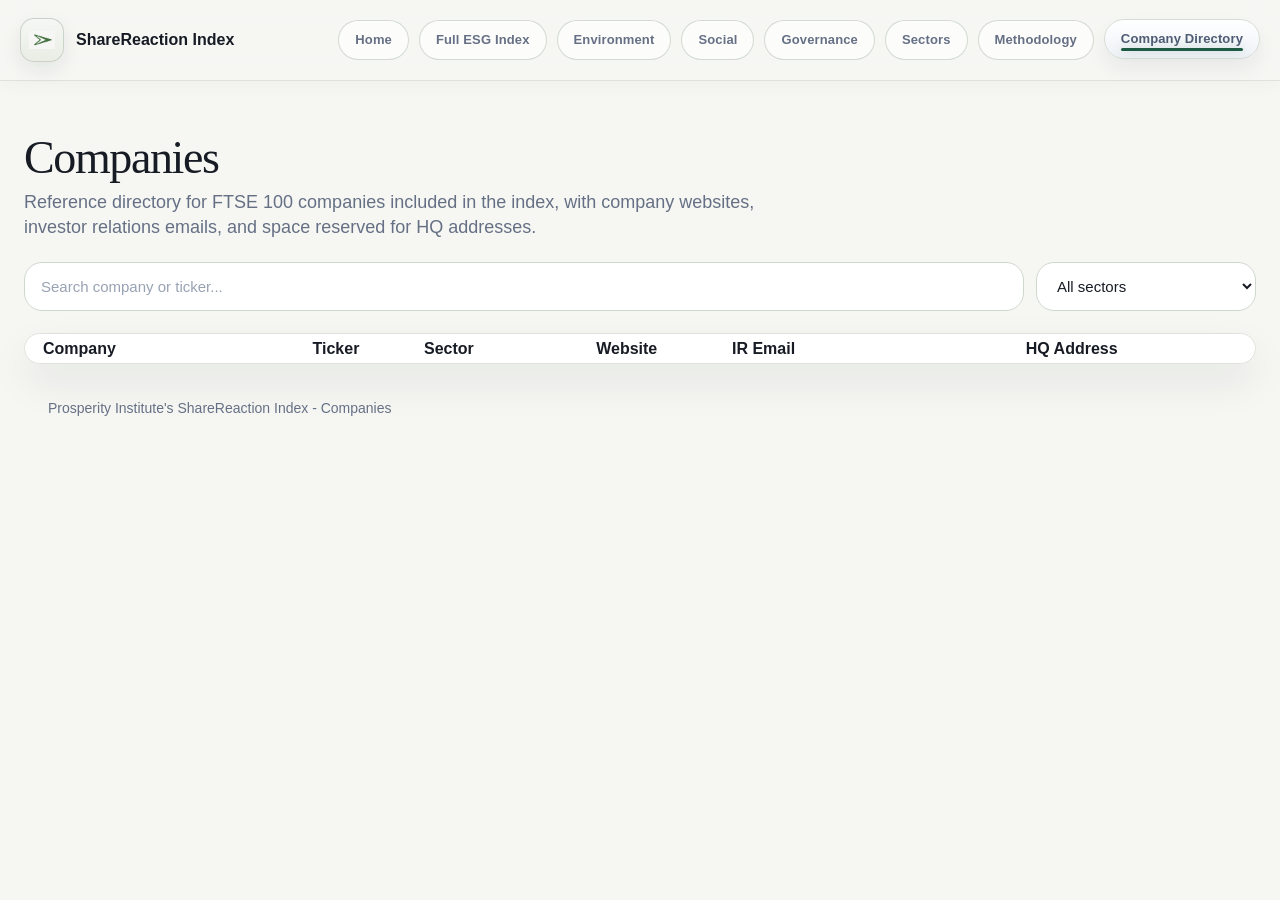
==== commit 5e745237: "Maybe Sectior Table Fix" ====
--- a/companies.html
+++ b/companies.html
@@ -8,7 +8,7 @@
   <script defer src="data.js"></script>
   <script defer src="companies.js"></script>
 </head>
-<body>
+<body class="page-companies">
   <header>
     <div class="wrap nav">
       <a href="index.html" class="brand">
--- a/styles.css
+++ b/styles.css
@@ -108,12 +108,18 @@
 
 .brand-mark {
   display: block;
-  width: auto;
-  height: 54px;
+  width: 44px;
+  height: 44px;
+  padding: 8px;
+  border-radius: 14px;
+  background: linear-gradient(180deg, #ffffff 0%, #f2f5ef 100%);
+  border: 1px solid rgba(208, 216, 206, 0.95);
+  box-shadow:
+    0 8px 20px rgba(16, 25, 43, 0.08),
+    inset 0 1px 0 rgba(255, 255, 255, 0.9);
   object-fit: contain;
   flex: 0 0 auto;
   mix-blend-mode: multiply;
-  filter: drop-shadow(0 6px 12px rgba(16, 25, 43, 0.08));
 }
 
 .brand-name {
@@ -126,7 +132,7 @@
   display: flex;
   flex: 1 1 auto;
   min-width: 0;
-  gap: 8px;
+  gap: 10px;
   flex-wrap: wrap;
   justify-content: flex-end;
   align-content: center;
@@ -141,13 +147,13 @@
   position: relative;
   display: inline-flex;
   align-items: center;
-  padding: 8px 13px;
+  padding: 10px 16px;
   border-radius: 999px;
   border: 1px solid var(--nav-pill-border);
   background: var(--nav-pill-bg);
   color: var(--nav-pill-ink);
   font-weight: 700;
-  font-size: 12px;
+  font-size: 13px;
   letter-spacing: 0.01em;
   box-shadow: inset 0 1px 0 rgba(255, 255, 255, 0.7);
   transition:
@@ -165,18 +171,21 @@
 .nav-links a::after {
   content: "";
   position: absolute;
-  left: 14px;
-  right: 14px;
-  bottom: 6px;
-  height: 2px;
+  left: 16px;
+  right: 16px;
+  bottom: 7px;
+  height: 3px;
   border-radius: 999px;
   background: var(--nav-pill-accent);
   opacity: 0;
-  transform: scaleX(0.55);
+  transform: scaleX(0.25);
   transform-origin: center;
+  box-shadow: 0 0 12px color-mix(in srgb, var(--nav-pill-accent) 30%, transparent);
   transition:
+    background 0.22s ease,
     opacity 0.22s ease,
-    transform 0.22s ease;
+    transform 0.22s ease,
+    box-shadow 0.22s ease;
 }
 
 .nav-links a.active,
@@ -201,12 +210,12 @@
 .nav-links a[href="methodology.html"],
 .nav-links a[href="companies.html"],
 .nav-links a[href="sectors.html"] {
-  --nav-pill-accent: #5f6d82;
+  --nav-pill-accent: #1f5a44;
   --nav-pill-soft: #eef2f7;
 }
 
 .nav-links a[href="rankings.html"] {
-  --nav-pill-accent: #24553a;
+  --nav-pill-accent: #2f8b57;
 }
 
 .nav-links a[href="rankings.html"]:hover,
@@ -219,7 +228,7 @@
 
 /* ESG button always purple when hovered / active */
 .nav-links a[href="esg.html"] {
-  --nav-pill-accent: #5b3db2;
+  --nav-pill-accent: #7a56db;
 }
 
 .nav-links a[href="esg.html"]:hover,
@@ -232,7 +241,7 @@
 
 /* Social button always blue when hovered / active */
 .nav-links a[href="social.html"] {
-  --nav-pill-accent: #35519f;
+  --nav-pill-accent: #4f78e3;
 }
 
 .nav-links a[href="social.html"]:hover,
@@ -245,7 +254,7 @@
 
 /* Governance button always red when hovered / active */
 .nav-links a[href="governance.html"] {
-  --nav-pill-accent: #bb4a4a;
+  --nav-pill-accent: #df6363;
 }
 
 .nav-links a[href="governance.html"]:hover,
@@ -782,6 +791,33 @@
   padding: 54px 0;
 }
 
+body.page-rankings,
+body.page-social,
+body.page-governance,
+body.page-esg {
+  --page-accent-rgb: 47, 139, 87;
+  background:
+    radial-gradient(circle at top right, rgba(var(--page-accent-rgb), 0.11), transparent 32%),
+    radial-gradient(circle at 10% 22%, rgba(var(--page-accent-rgb), 0.06), transparent 24%),
+    var(--bg);
+}
+
+body.page-rankings {
+  --page-accent-rgb: 47, 139, 87;
+}
+
+body.page-social {
+  --page-accent-rgb: 79, 120, 227;
+}
+
+body.page-governance {
+  --page-accent-rgb: 223, 99, 99;
+}
+
+body.page-esg {
+  --page-accent-rgb: 122, 86, 219;
+}
+
 .section-head {
   display: flex;
   align-items: end;
@@ -820,7 +856,7 @@
 
 .construction {
   margin-top: 18px;
-  background: #fbfcfa;
+  background: linear-gradient(180deg, rgba(255, 255, 255, 0.94) 0%, rgba(var(--page-accent-rgb, 47, 139, 87), 0.06) 100%);
   border: 1px solid var(--line);
   border-radius: 20px;
   padding: 18px 20px;
@@ -918,6 +954,52 @@
   font-size: 14px;
 }
 
+.overview-breakdown-card.breakdown-environment {
+  background: linear-gradient(180deg, rgba(255, 255, 255, 0.98) 0%, rgba(47, 139, 87, 0.06) 100%);
+  border-color: rgba(47, 139, 87, 0.16);
+}
+
+.overview-breakdown-card.breakdown-social {
+  background: linear-gradient(180deg, rgba(255, 255, 255, 0.98) 0%, rgba(79, 120, 227, 0.06) 100%);
+  border-color: rgba(79, 120, 227, 0.16);
+}
+
+.breakdown-environment .pillar-card {
+  background: linear-gradient(180deg, #ffffff 0%, rgba(47, 139, 87, 0.045) 100%);
+  border-color: rgba(47, 139, 87, 0.14);
+}
+
+.breakdown-social .pillar-card {
+  background: linear-gradient(180deg, #ffffff 0%, rgba(79, 120, 227, 0.045) 100%);
+  border-color: rgba(79, 120, 227, 0.14);
+}
+
+.breakdown-environment .pill {
+  background: rgba(47, 139, 87, 0.1);
+  color: #24553a;
+}
+
+.breakdown-social .pill {
+  background: rgba(79, 120, 227, 0.1);
+  color: #35519f;
+}
+
+.breakdown-environment .progress {
+  background: rgba(47, 139, 87, 0.12);
+}
+
+.breakdown-environment .progress.red > span {
+  background: linear-gradient(90deg, #63c38a 0%, var(--green) 100%);
+}
+
+.breakdown-social .progress {
+  background: rgba(79, 120, 227, 0.12);
+}
+
+.breakdown-social .progress.red > span {
+  background: linear-gradient(90deg, #7f9df0 0%, var(--social) 100%);
+}
+
 .method-grid,
 .simple-grid {
   display: grid;
@@ -952,6 +1034,214 @@
 .simple-card li {
   color: var(--ink-soft);
   margin: 0;
+}
+
+.page-methodology {
+  background:
+    radial-gradient(circle at top right, rgba(47, 139, 87, 0.08), transparent 32%),
+    radial-gradient(circle at 12% 24%, rgba(79, 120, 227, 0.05), transparent 24%),
+    var(--bg);
+}
+
+.methodology-page-head {
+  margin-bottom: 10px;
+}
+
+.methodology-section {
+  position: relative;
+}
+
+.methodology-card {
+  position: relative;
+  isolation: isolate;
+  overflow: hidden;
+  border-radius: 24px;
+  box-shadow:
+    0 14px 30px rgba(16, 25, 43, 0.045),
+    0 2px 8px rgba(16, 25, 43, 0.025),
+    inset 0 1px 0 rgba(255, 255, 255, 0.92);
+}
+
+.methodology-card::after {
+  content: "";
+  position: absolute;
+  inset: 0;
+  pointer-events: none;
+  z-index: 0;
+}
+
+.methodology-card > * {
+  position: relative;
+  z-index: 1;
+}
+
+.methodology-card-environment {
+  background: linear-gradient(180deg, rgba(255, 255, 255, 0.995) 0%, rgba(248, 251, 248, 0.99) 100%);
+  border-color: rgba(47, 139, 87, 0.1);
+}
+
+.methodology-card-environment::after {
+  background:
+    radial-gradient(circle at 88% 20%, rgba(47, 139, 87, 0.07) 0%, rgba(47, 139, 87, 0) 30%),
+    radial-gradient(circle at 12% 100%, rgba(47, 139, 87, 0.045) 0%, rgba(47, 139, 87, 0) 34%);
+}
+
+.methodology-card-social {
+  background: linear-gradient(180deg, rgba(255, 255, 255, 0.995) 0%, rgba(247, 249, 255, 0.99) 100%);
+  border-color: rgba(79, 120, 227, 0.11);
+}
+
+.methodology-card-social::after {
+  background:
+    radial-gradient(circle at 88% 20%, rgba(79, 120, 227, 0.075) 0%, rgba(79, 120, 227, 0) 30%),
+    radial-gradient(circle at 12% 100%, rgba(79, 120, 227, 0.04) 0%, rgba(79, 120, 227, 0) 34%);
+}
+
+.methodology-card-governance {
+  background: linear-gradient(180deg, rgba(255, 255, 255, 0.995) 0%, rgba(255, 248, 248, 0.99) 100%);
+  border-color: rgba(217, 93, 93, 0.12);
+}
+
+.methodology-card-governance::after {
+  background:
+    radial-gradient(circle at 88% 20%, rgba(217, 93, 93, 0.08) 0%, rgba(217, 93, 93, 0) 32%),
+    radial-gradient(circle at 12% 100%, rgba(217, 93, 93, 0.045) 0%, rgba(217, 93, 93, 0) 36%);
+}
+
+.methodology-card-neutral {
+  background: linear-gradient(180deg, rgba(255, 255, 255, 0.995) 0%, rgba(248, 251, 248, 0.99) 100%);
+  border-color: rgba(47, 139, 87, 0.08);
+}
+
+.methodology-card-neutral::after {
+  background:
+    radial-gradient(circle at 88% 20%, rgba(47, 139, 87, 0.05) 0%, rgba(47, 139, 87, 0) 28%),
+    radial-gradient(circle at 12% 100%, rgba(47, 139, 87, 0.03) 0%, rgba(47, 139, 87, 0) 32%);
+}
+
+.sector-table-wrap {
+  overflow-x: auto;
+  border: 1px solid var(--line);
+  border-radius: 18px;
+  background: linear-gradient(180deg, rgba(255, 255, 255, 0.98) 0%, rgba(47, 139, 87, 0.03) 100%);
+}
+
+.sector-table {
+  width: 100%;
+  min-width: 1240px;
+  border-collapse: collapse;
+  table-layout: fixed;
+}
+
+.sector-table thead {
+  background: rgba(47, 139, 87, 0.05);
+}
+
+.sector-table th,
+.sector-table td {
+  padding: 10px 8px;
+  border-bottom: 1px solid rgba(221, 227, 218, 0.9);
+  vertical-align: middle;
+}
+
+.sector-table th {
+  text-align: left;
+  color: var(--ink-soft);
+  font-size: 11px;
+  font-weight: 800;
+  letter-spacing: 0.04em;
+  text-transform: uppercase;
+  white-space: nowrap;
+}
+
+.sector-table td {
+  font-size: 13px;
+  color: var(--ink);
+  line-height: 1.3;
+  overflow: hidden;
+}
+
+.sector-table tbody tr:last-child td {
+  border-bottom: 0;
+}
+
+.sector-table tbody tr:hover {
+  background: rgba(47, 139, 87, 0.05);
+}
+
+.sector-table .num-cell {
+  text-align: right;
+  font-variant-numeric: tabular-nums;
+  white-space: nowrap;
+}
+
+.sector-table .sector-name-cell {
+  font-weight: 700;
+}
+
+.sector-table .truncate-cell {
+  overflow: hidden;
+  text-overflow: ellipsis;
+  white-space: nowrap;
+}
+
+.sector-table th:nth-child(1),
+.sector-table td:nth-child(1) {
+  width: 72px;
+}
+
+.sector-table th:nth-child(2),
+.sector-table td:nth-child(2) {
+  width: 180px;
+}
+
+.sector-table th:nth-child(3),
+.sector-table td:nth-child(3) {
+  width: 110px;
+}
+
+.sector-table th:nth-child(4),
+.sector-table td:nth-child(4),
+.sector-table th:nth-child(5),
+.sector-table td:nth-child(5),
+.sector-table th:nth-child(6),
+.sector-table td:nth-child(6),
+.sector-table th:nth-child(7),
+.sector-table td:nth-child(7),
+.sector-table th:nth-child(10),
+.sector-table td:nth-child(10) {
+  width: 96px;
+}
+
+.sector-table th:nth-child(8),
+.sector-table td:nth-child(8),
+.sector-table th:nth-child(9),
+.sector-table td:nth-child(9) {
+  width: 190px;
+}
+
+.sector-table th:nth-child(1),
+.sector-table td:nth-child(1),
+.sector-table th:nth-child(3),
+.sector-table td:nth-child(3),
+.sector-table th:nth-child(4),
+.sector-table td:nth-child(4),
+.sector-table th:nth-child(5),
+.sector-table td:nth-child(5),
+.sector-table th:nth-child(6),
+.sector-table td:nth-child(6),
+.sector-table th:nth-child(7),
+.sector-table td:nth-child(7),
+.sector-table th:nth-child(10),
+.sector-table td:nth-child(10) {
+  text-align: right;
+}
+
+.sector-table th:nth-child(8),
+.sector-table td:nth-child(8),
+.sector-table th:nth-child(9),
+.sector-table td:nth-child(9) {
+  text-align: left;
 }
 
 /* =========================
@@ -1079,6 +1369,7 @@
   border-radius: 24px;
   box-shadow: var(--shadow-strong);
   overflow: hidden;
+  background: linear-gradient(180deg, rgba(255, 255, 255, 0.97) 0%, rgba(var(--page-accent-rgb, 47, 139, 87), 0.05) 100%);
 }
 
 .table-wrap {
@@ -1089,7 +1380,7 @@
 
 .table-header {
   border-bottom: 1px solid var(--line);
-  background: #fbfcfa;
+  background: linear-gradient(180deg, #fbfcfa 0%, rgba(var(--page-accent-rgb, 47, 139, 87), 0.07) 100%);
 }
 
 .score-table {
@@ -1145,47 +1436,47 @@
 }
 
 /* Companies page table column widths */
-body:not(.page-rankings):not(.page-esg):not(.page-social):not(.page-governance) table {
+body.page-companies table {
   width: 100%;
   table-layout: auto;
 }
 
-body:not(.page-rankings):not(.page-esg):not(.page-social):not(.page-governance) .toolbar {
+body.page-companies .toolbar {
   grid-template-columns: minmax(0, 1fr) 220px;
 }
 
-body:not(.page-rankings):not(.page-esg):not(.page-social):not(.page-governance) thead th {
+body.page-companies thead th {
   text-align: left;
   padding-left: 16px;
 }
 
-body:not(.page-rankings):not(.page-esg):not(.page-social):not(.page-governance) th:nth-child(1),
-body:not(.page-rankings):not(.page-esg):not(.page-social):not(.page-governance) td:nth-child(1) {
+body.page-companies th:nth-child(1),
+body.page-companies td:nth-child(1) {
   min-width: 220px;
 }
 
-body:not(.page-rankings):not(.page-esg):not(.page-social):not(.page-governance) th:nth-child(2),
-body:not(.page-rankings):not(.page-esg):not(.page-social):not(.page-governance) td:nth-child(2) {
+body.page-companies th:nth-child(2),
+body.page-companies td:nth-child(2) {
   min-width: 90px;
 }
 
-body:not(.page-rankings):not(.page-esg):not(.page-social):not(.page-governance) th:nth-child(3),
-body:not(.page-rankings):not(.page-esg):not(.page-social):not(.page-governance) td:nth-child(3) {
+body.page-companies th:nth-child(3),
+body.page-companies td:nth-child(3) {
   min-width: 140px;
 }
 
-body:not(.page-rankings):not(.page-esg):not(.page-social):not(.page-governance) th:nth-child(4),
-body:not(.page-rankings):not(.page-esg):not(.page-social):not(.page-governance) td:nth-child(4) {
+body.page-companies th:nth-child(4),
+body.page-companies td:nth-child(4) {
   min-width: 110px;
 }
 
-body:not(.page-rankings):not(.page-esg):not(.page-social):not(.page-governance) th:nth-child(5),
-body:not(.page-rankings):not(.page-esg):not(.page-social):not(.page-governance) td:nth-child(5) {
+body.page-companies th:nth-child(5),
+body.page-companies td:nth-child(5) {
   min-width: 240px;
 }
 
-body:not(.page-rankings):not(.page-esg):not(.page-social):not(.page-governance) th:nth-child(6),
-body:not(.page-rankings):not(.page-esg):not(.page-social):not(.page-governance) td:nth-child(6) {
+body.page-companies th:nth-child(6),
+body.page-companies td:nth-child(6) {
   min-width: 200px;
 }
 
@@ -1239,6 +1530,31 @@
   color: var(--green);
   font-weight: 800;
   font-size: 14px;
+}
+
+.rank-badge.rank-tier-best {
+  color: #1f7a46;
+  background: #e8f5ea;
+}
+
+.rank-badge.rank-tier-good {
+  color: #4f9b63;
+  background: #eef8f0;
+}
+
+.rank-badge.rank-tier-moderate {
+  color: #b7811f;
+  background: #f8edd8;
+}
+
+.rank-badge.rank-tier-poor {
+  color: #c96a2b;
+  background: #faeadf;
+}
+
+.rank-badge.rank-tier-wasteful {
+  color: #c94b4b;
+  background: #f9e3e3;
 }
 
 .rank-cell,
@@ -1643,6 +1959,68 @@
   max-width: 100% !important;
 }
 
+.page-sectors {
+  background:
+    radial-gradient(circle at top right, rgba(47, 139, 87, 0.06), transparent 34%),
+    radial-gradient(circle at 8% 22%, rgba(47, 139, 87, 0.035), transparent 24%),
+    var(--bg);
+}
+
+.page-sectors .construction,
+.page-sectors .sector-stats-widget,
+.page-sectors .sector-panel-card {
+  position: relative;
+  isolation: isolate;
+  overflow: hidden;
+  background: linear-gradient(180deg, rgba(255, 255, 255, 0.995) 0%, rgba(248, 251, 248, 0.99) 100%);
+  border-color: rgba(47, 139, 87, 0.08);
+  box-shadow:
+    0 14px 30px rgba(16, 25, 43, 0.04),
+    0 2px 8px rgba(16, 25, 43, 0.022),
+    inset 0 1px 0 rgba(255, 255, 255, 0.92);
+}
+
+.page-sectors .construction::after,
+.page-sectors .sector-stats-widget::after,
+.page-sectors .sector-panel-card::after {
+  content: "";
+  position: absolute;
+  inset: 0;
+  background:
+    radial-gradient(circle at 88% 20%, rgba(47, 139, 87, 0.05) 0%, rgba(47, 139, 87, 0) 28%),
+    radial-gradient(circle at 12% 100%, rgba(47, 139, 87, 0.028) 0%, rgba(47, 139, 87, 0) 32%);
+  pointer-events: none;
+  z-index: 0;
+}
+
+.page-sectors .construction > *,
+.page-sectors .sector-stats-widget > *,
+.page-sectors .sector-panel-card > * {
+  position: relative;
+  z-index: 1;
+}
+
+.page-sectors .sector-stats-widget .stat {
+  background: transparent;
+}
+
+.page-sectors .sector-stats-widget .stat + .stat {
+  border-left-color: rgba(47, 139, 87, 0.08);
+}
+
+.page-sectors .sector-table-wrap {
+  border-color: rgba(47, 139, 87, 0.08);
+  background: linear-gradient(180deg, rgba(255, 255, 255, 0.99) 0%, rgba(248, 251, 248, 0.97) 100%);
+}
+
+.page-sectors .sector-table thead {
+  background: rgba(47, 139, 87, 0.035);
+}
+
+.page-sectors .sector-table tbody tr:hover {
+  background: rgba(47, 139, 87, 0.04);
+}
+
 .overview-distribution-chart {
   width: 100%;
   min-height: 360px;
@@ -1962,6 +2340,88 @@
   grid-template-columns: 1.15fr 0.85fr;
   gap: 20px;
   align-items: start;
+}
+
+.page-home {
+  background:
+    radial-gradient(circle at top right, rgba(47, 139, 87, 0.08), transparent 34%),
+    radial-gradient(circle at 10% 28%, rgba(47, 139, 87, 0.045), transparent 22%),
+    var(--bg);
+}
+
+.page-home .stats-strip,
+.page-home .overview-intro-card,
+.page-home .overview-breakdown-card,
+.page-home .overview-leaderboard-card,
+.page-home .construction {
+  position: relative;
+  isolation: isolate;
+  overflow: hidden;
+  background:
+    linear-gradient(180deg, rgba(255, 255, 255, 0.995) 0%, rgba(248, 251, 248, 0.99) 100%);
+  border-color: rgba(47, 139, 87, 0.09);
+  box-shadow:
+    0 14px 30px rgba(16, 25, 43, 0.045),
+    0 2px 8px rgba(16, 25, 43, 0.025),
+    inset 0 1px 0 rgba(255, 255, 255, 0.92);
+}
+
+.page-home .stats-strip::after,
+.page-home .overview-intro-card::after,
+.page-home .overview-breakdown-card::after,
+.page-home .overview-leaderboard-card::after,
+.page-home .construction::after {
+  content: "";
+  position: absolute;
+  inset: 0;
+  right: auto;
+  bottom: auto;
+  width: auto;
+  height: auto;
+  border-radius: 50%;
+  background:
+    radial-gradient(circle at 88% 22%, rgba(47, 139, 87, 0.065) 0%, rgba(47, 139, 87, 0) 28%),
+    radial-gradient(circle at 14% 100%, rgba(47, 139, 87, 0.04) 0%, rgba(47, 139, 87, 0) 34%);
+  z-index: 0;
+  pointer-events: none;
+}
+
+.page-home .stats-strip > .wrap,
+.page-home .overview-intro-card > *,
+.page-home .overview-breakdown-card > *,
+.page-home .overview-leaderboard-card > *,
+.page-home .construction > * {
+  position: relative;
+  z-index: 1;
+}
+
+.page-home .stats-strip {
+  margin: 18px 28px 0;
+  border: 1px solid rgba(47, 139, 87, 0.12);
+  border-radius: 24px;
+}
+
+.page-home .stats-grid .stat + .stat {
+  border-left: 1px solid rgba(47, 139, 87, 0.08);
+}
+
+.overview-intro-card {
+  margin-bottom: 20px;
+  padding: 22px 24px;
+}
+
+.overview-intro-head {
+  margin-bottom: 0;
+}
+
+.overview-intro-card p {
+  position: relative;
+  z-index: 1;
+  margin: 10px 0 0;
+  max-width: 980px;
+  color: var(--ink-soft);
+  font-size: 16px;
+  line-height: 1.6;
 }
 
 .overview-feature-head {
@@ -1993,6 +2453,28 @@
   padding: 20px;
 }
 
+.page-home .pillar-card {
+  background: linear-gradient(180deg, rgba(255, 255, 255, 0.98) 0%, rgba(249, 252, 249, 0.98) 100%);
+  border-color: rgba(47, 139, 87, 0.08);
+  box-shadow:
+    0 8px 18px rgba(16, 25, 43, 0.025),
+    inset 0 1px 0 rgba(255, 255, 255, 0.8);
+}
+
+.page-home .pillar-card-link:hover .pillar-card {
+  border-color: rgba(47, 139, 87, 0.16);
+  box-shadow:
+    0 12px 24px rgba(16, 25, 43, 0.04),
+    inset 0 1px 0 rgba(255, 255, 255, 0.76);
+}
+
+.page-home .leaderboard-section {
+  padding: 14px;
+  border-radius: 20px;
+  background: linear-gradient(180deg, rgba(255, 255, 255, 0.94) 0%, rgba(249, 252, 249, 0.96) 100%);
+  border: 1px solid rgba(47, 139, 87, 0.07);
+}
+
 .breakdown-stack {
   display: grid;
   gap: 12px;
@@ -2110,6 +2592,23 @@
 }
 
 @media (max-width: 720px) {
+  .page-home .stats-strip {
+    margin-left: 18px;
+    margin-right: 18px;
+  }
+
+  .page-home .stats-grid .stat + .stat {
+    border-left: none;
+  }
+
+  .overview-intro-card {
+    padding: 18px;
+  }
+
+  .overview-intro-card p {
+    font-size: 15px;
+  }
+
   .breakdown-row {
     grid-template-columns: 1fr;
     gap: 10px;
@@ -2266,6 +2765,22 @@
   background: var(--surface);
 }
 
+.sector-stats-widget .stat-best .stat-value,
+.sector-stats-widget .stat-worst .stat-value {
+  text-decoration-line: underline;
+  text-decoration-thickness: 3px;
+  text-underline-offset: 8px;
+  text-decoration-skip-ink: none;
+}
+
+.sector-stats-widget .stat-best .stat-value {
+  text-decoration-color: var(--green);
+}
+
+.sector-stats-widget .stat-worst .stat-value {
+  text-decoration-color: var(--red);
+}
+
 .sector-stats-widget .stat + .stat {
   border-left: 1px solid var(--line);
 }
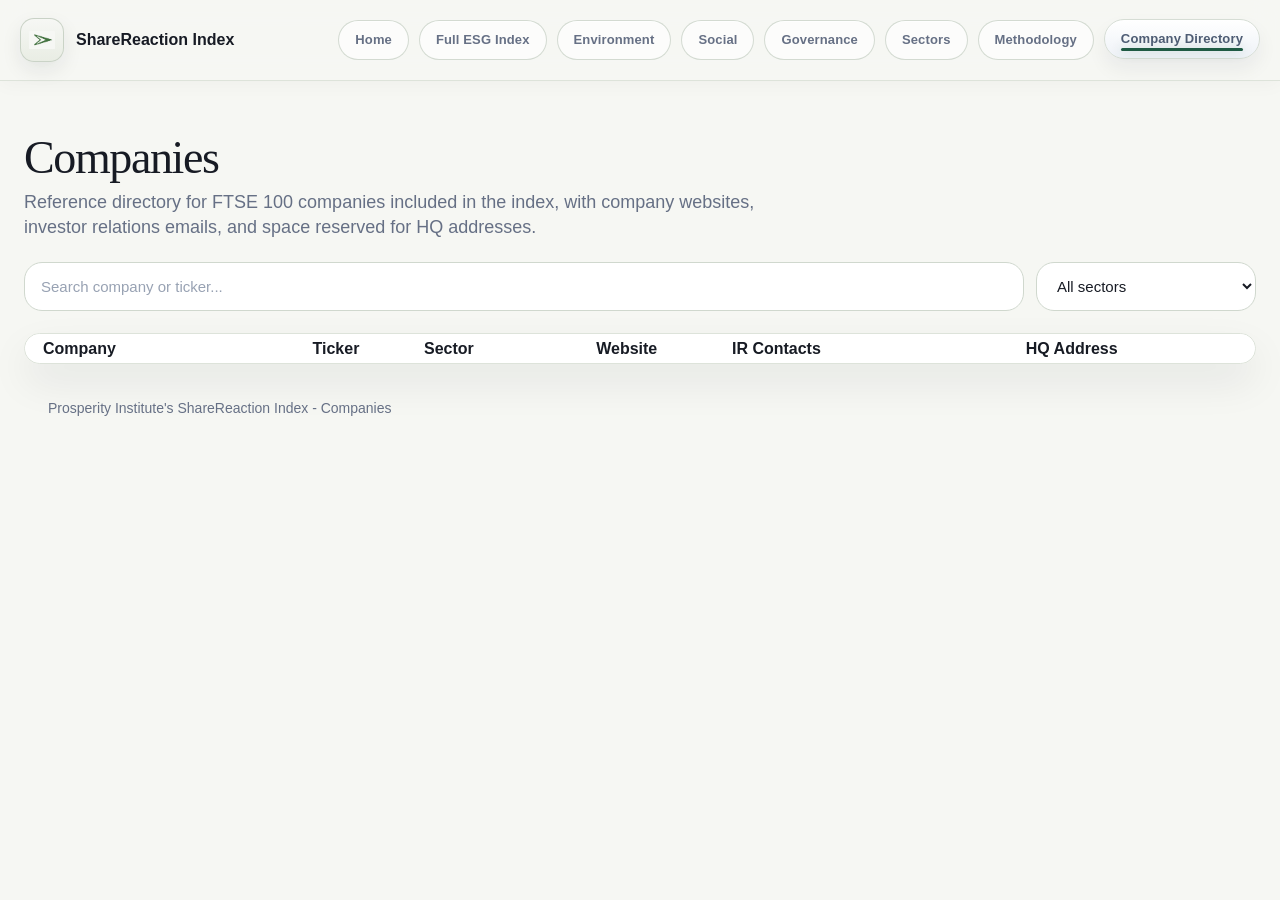
==== commit 13657331: "IR Contacts" ====
--- a/companies.html
+++ b/companies.html
@@ -56,7 +56,7 @@
                 <th data-sort="Ticker">Ticker</th>
                 <th data-sort="Sector">Sector</th>
                 <th data-sort="Website">Website</th>
-                <th data-sort="IR_Email">IR Email</th>
+                <th data-sort="IR_Email">IR Contacts</th>
                 <th data-sort="HQ_Address">HQ Address</th>
               </tr>
             </thead>
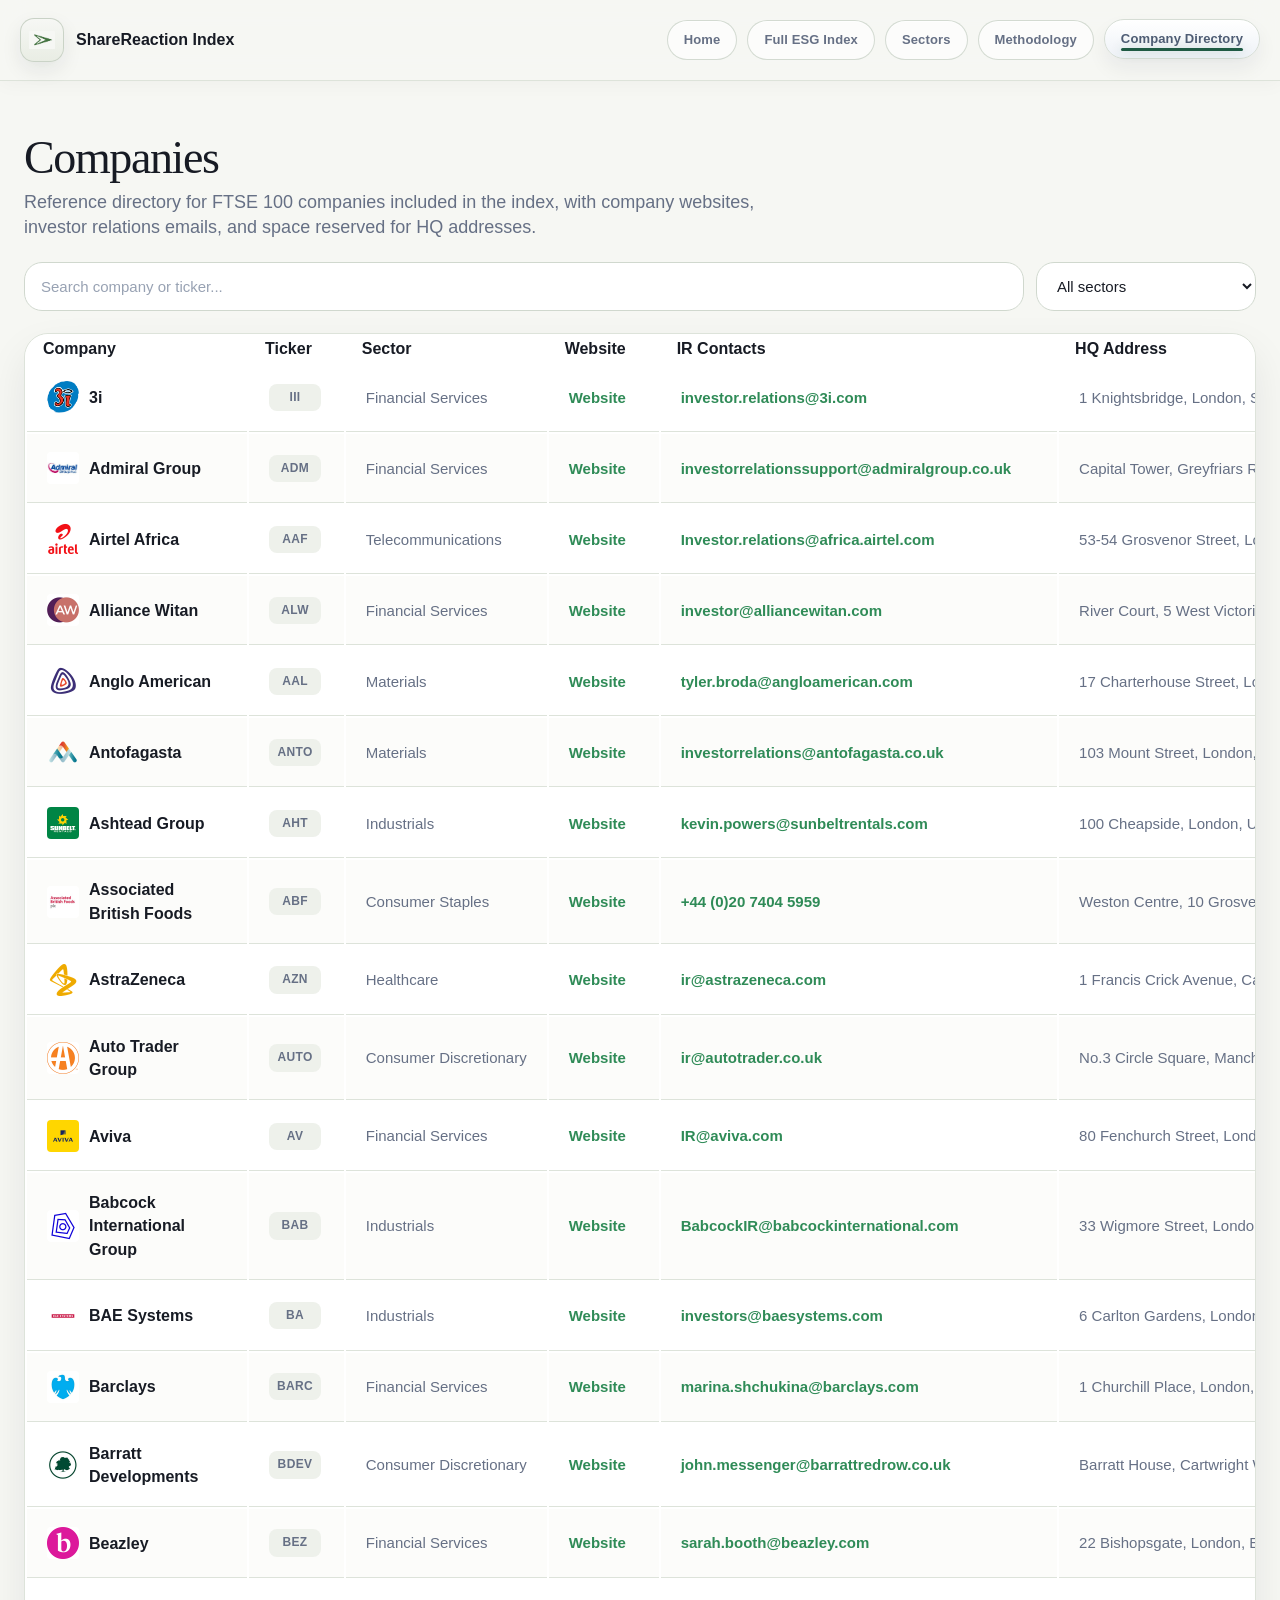
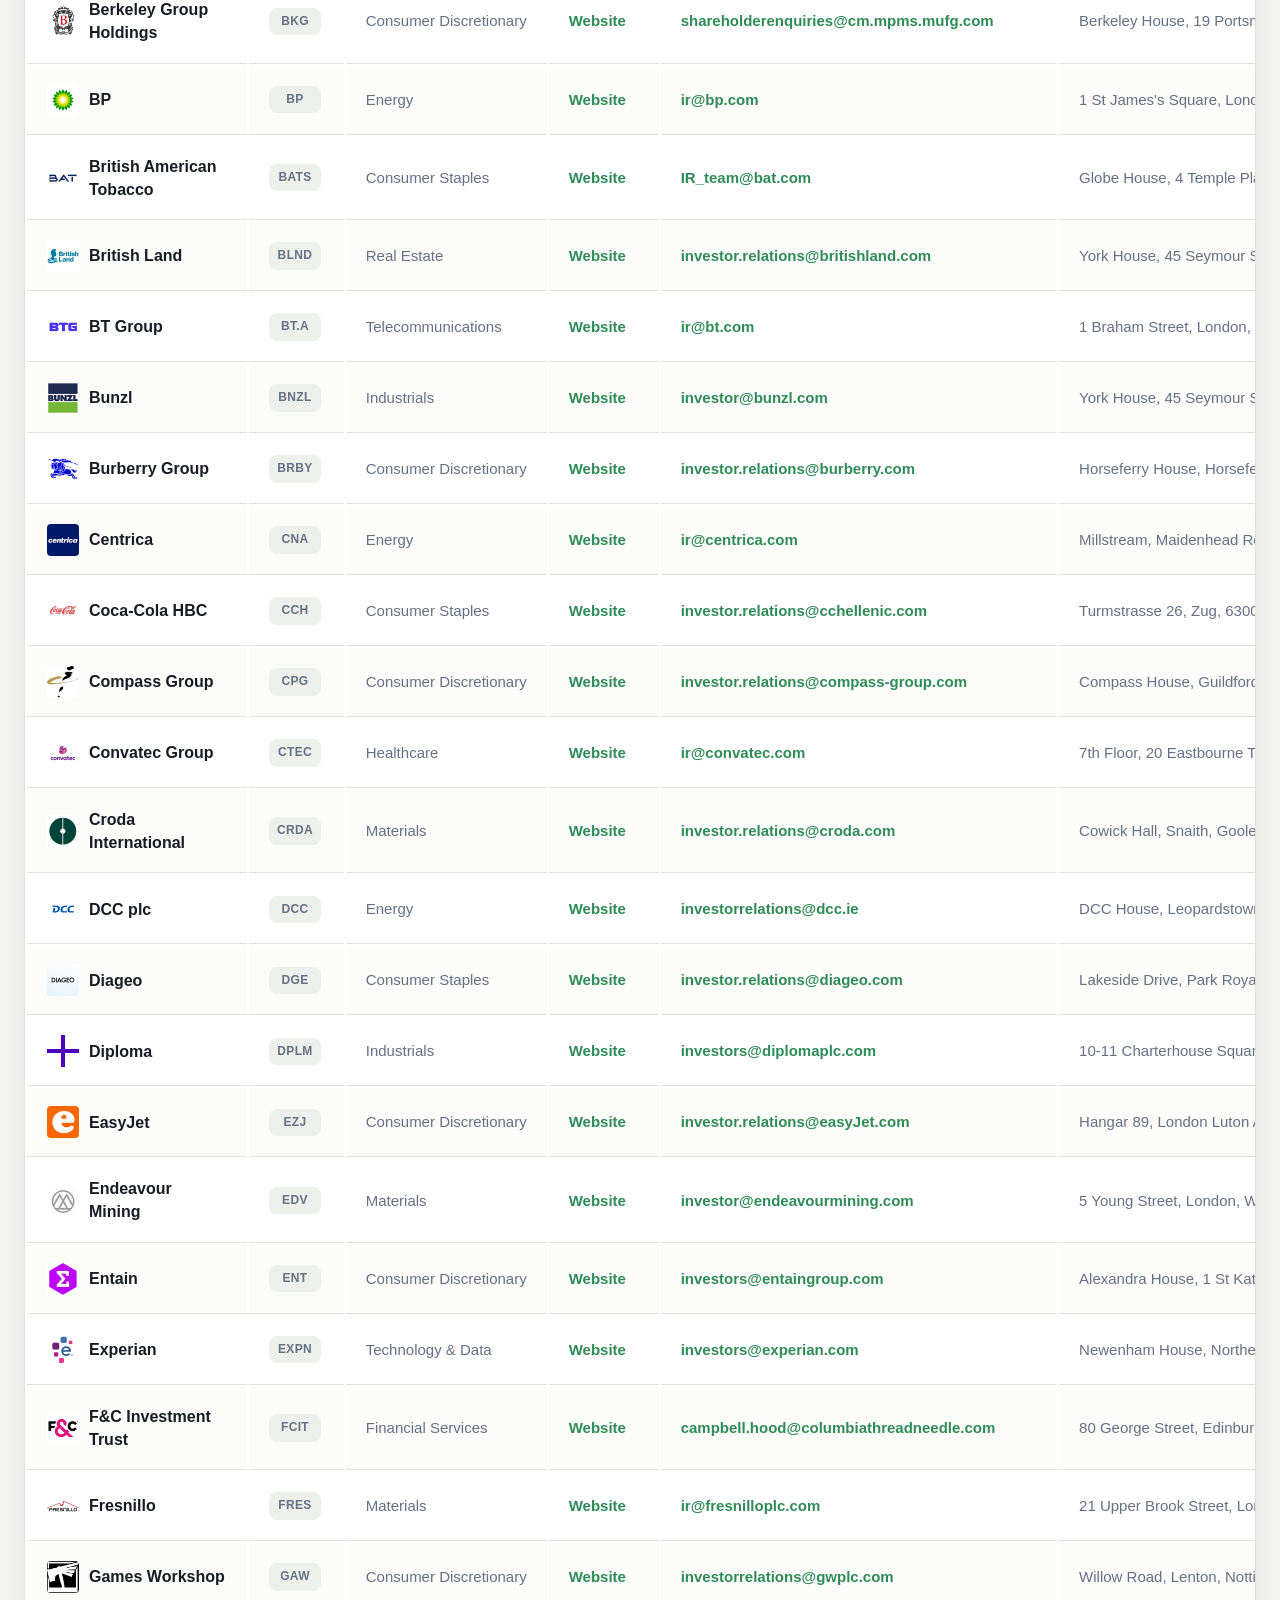
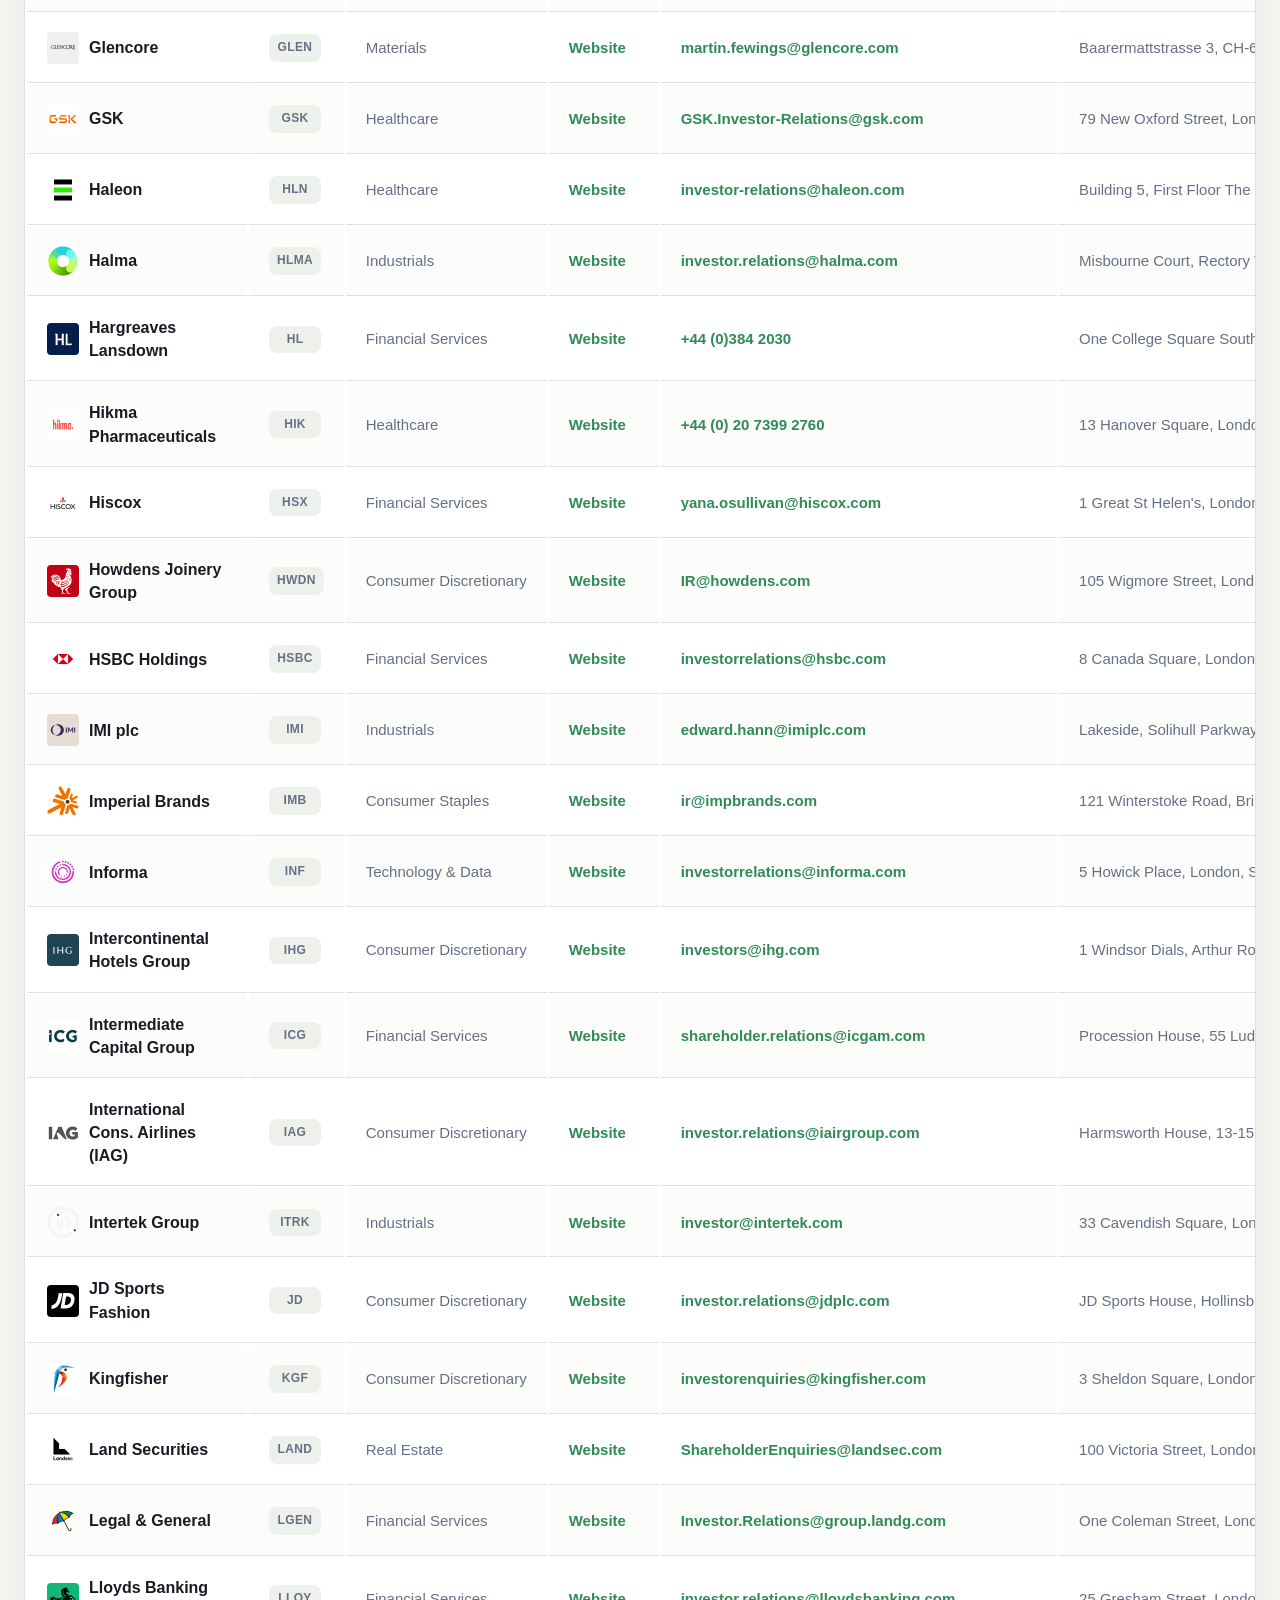
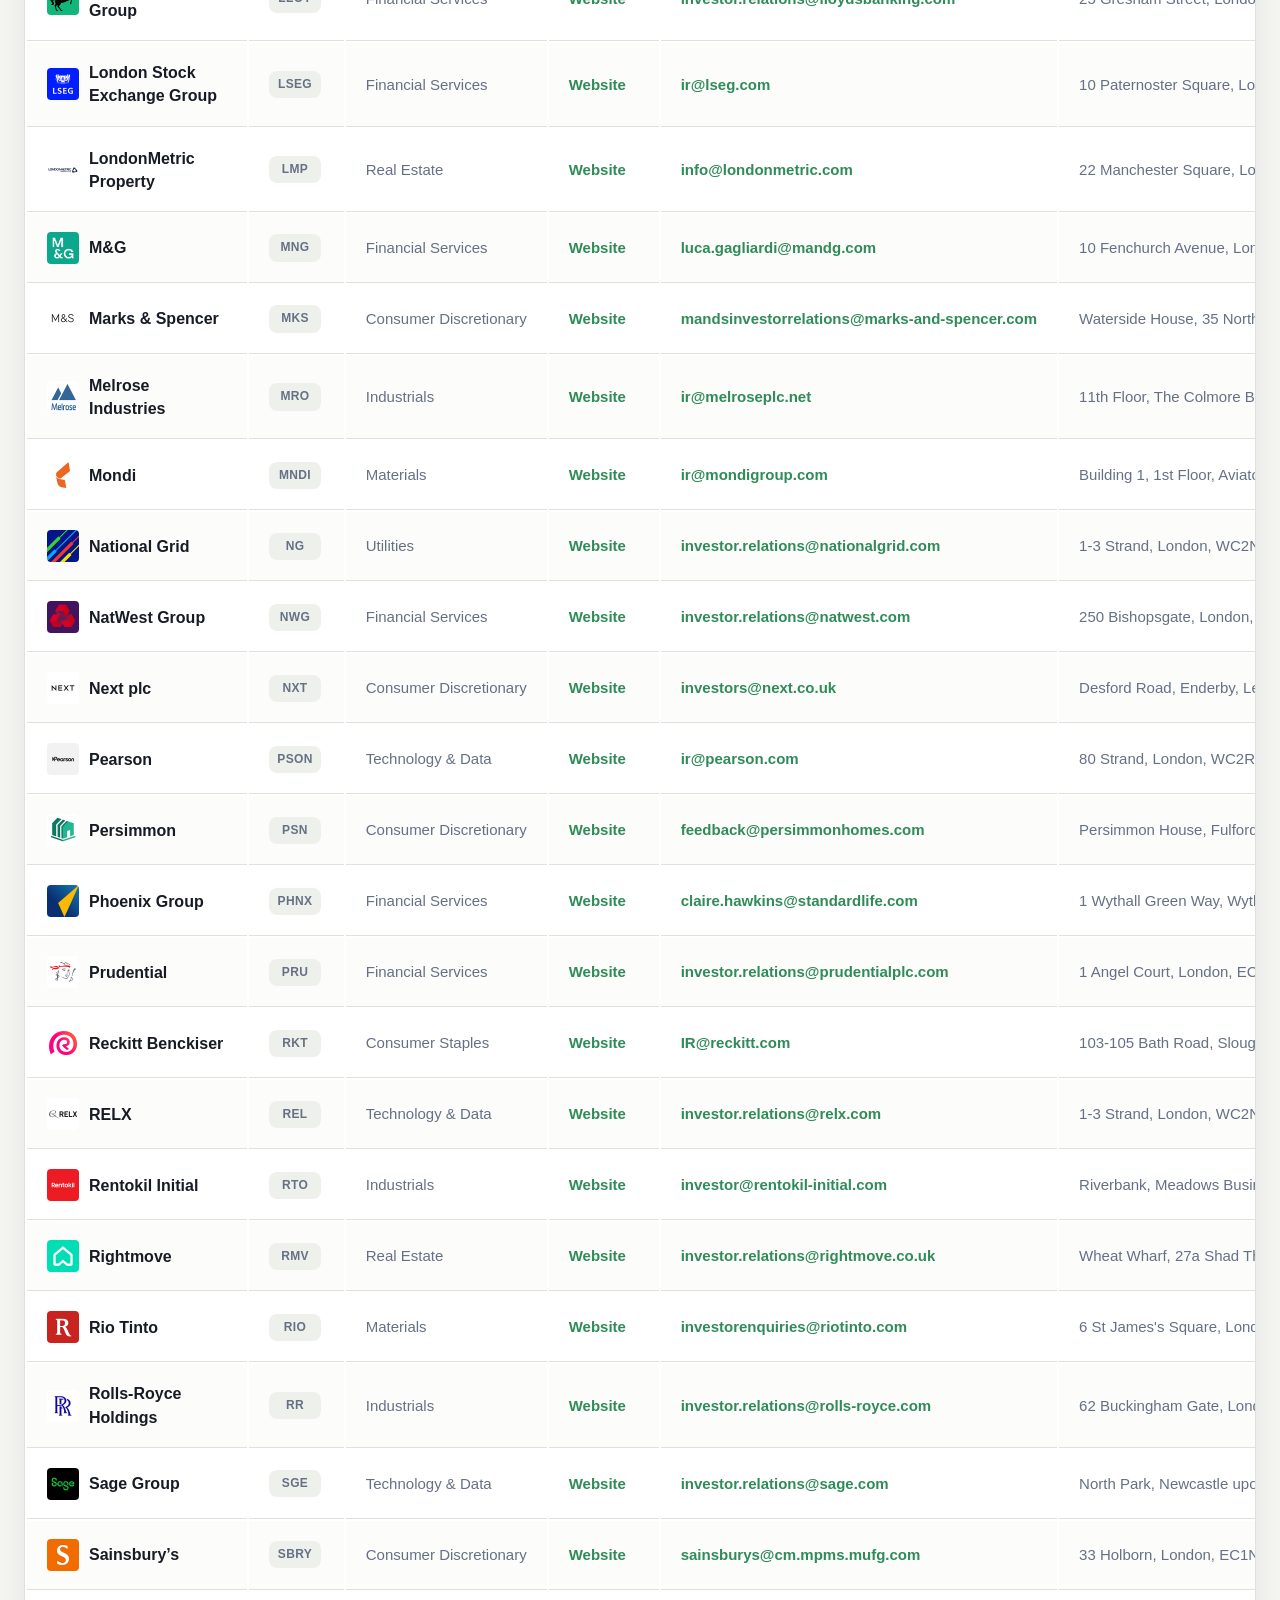
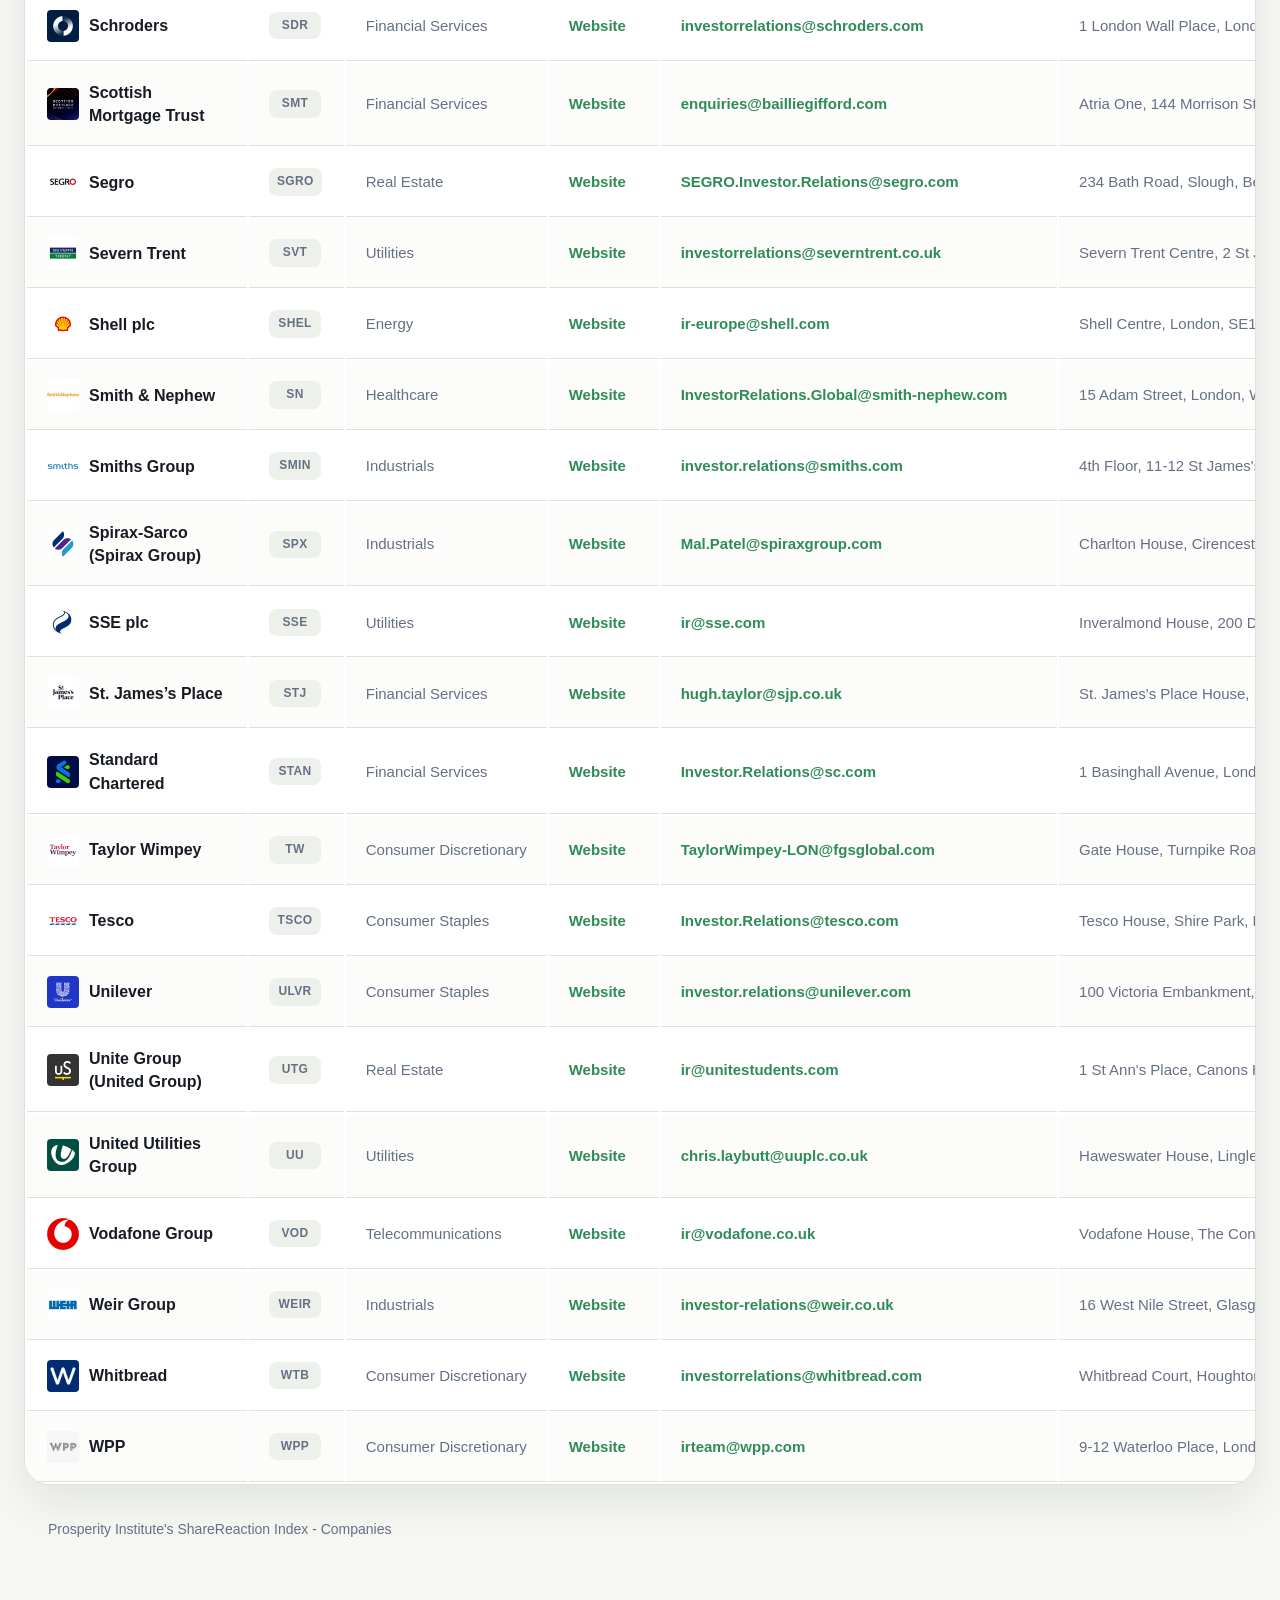
==== commit a8f2ada5: "Reverting back to normal indeces" ====
--- a/companies.html
+++ b/companies.html
@@ -18,9 +18,6 @@
       <nav class="nav-links">
         <a href="index.html">Home</a>
         <a href="esg.html">Full ESG Index</a>
-        <a href="rankings.html">Environment</a>
-        <a href="social.html">Social</a>
-        <a href="governance.html">Governance</a>
         <a href="sectors.html">Sectors</a>
         <a href="methodology.html">Methodology</a>
         <a href="companies.html" class="active">Company Directory</a>
--- a/styles.css
+++ b/styles.css
@@ -347,6 +347,49 @@
   line-height: 1.6;
 }
 
+.hero-quote {
+  max-width: 700px;
+  margin-top: 22px;
+  padding: 18px 20px 16px;
+  border-radius: 20px;
+  border: 1px solid rgba(255, 255, 255, 0.12);
+  background: linear-gradient(180deg, rgba(255, 255, 255, 0.08) 0%, rgba(255, 255, 255, 0.04) 100%);
+  box-shadow:
+    0 14px 28px rgba(3, 8, 18, 0.14),
+    inset 0 1px 0 rgba(255, 255, 255, 0.08);
+}
+
+.hero-quote p {
+  margin: 0;
+  max-width: none;
+  color: rgba(255, 255, 255, 0.92);
+  font-family: Georgia, "Times New Roman", serif;
+  font-size: 24px;
+  line-height: 1.35;
+  letter-spacing: -0.01em;
+}
+
+.hero-quote span {
+  display: block;
+  margin-top: 12px;
+  color: rgba(255, 255, 255, 0.66);
+  font-size: 12px;
+  font-weight: 700;
+  letter-spacing: 0.08em;
+  text-transform: uppercase;
+}
+
+.hero-quote span a {
+  color: inherit;
+  text-decoration: none;
+  border-bottom: 1px solid rgba(255, 255, 255, 0.28);
+}
+
+.hero-quote span a:hover {
+  color: rgba(255, 255, 255, 0.9);
+  border-bottom-color: rgba(255, 255, 255, 0.54);
+}
+
 .hero-actions {
   margin-top: 28px;
   display: flex;
@@ -432,6 +475,44 @@
   width: 100%;
   height: 100%;
   object-fit: contain;
+}
+
+.profile-overview-grid {
+  align-items: stretch;
+}
+
+.profile-company-facts {
+  padding: 28px 30px;
+}
+
+.profile-facts-grid {
+  display: grid;
+  grid-template-columns: repeat(2, minmax(0, 1fr));
+  gap: 16px;
+}
+
+.profile-fact {
+  display: grid;
+  gap: 6px;
+  padding: 18px 20px;
+  border-radius: 18px;
+  background: var(--surface-muted);
+  border: 1px solid var(--line);
+}
+
+.profile-fact-label {
+  color: var(--ink-soft);
+  font-size: 12px;
+  font-weight: 700;
+  letter-spacing: 0.08em;
+  text-transform: uppercase;
+}
+
+.profile-fact strong {
+  font-size: 20px;
+  line-height: 1.35;
+  font-weight: 700;
+  color: var(--ink);
 }
 
 .btn {
@@ -1159,6 +1240,26 @@
   color: var(--ink);
   line-height: 1.3;
   overflow: hidden;
+}
+
+.sector-profile-table {
+  min-width: 760px;
+}
+
+.sector-profile-top-grid {
+  align-items: start;
+}
+
+.sector-profile-chart-card,
+.sector-profile-leader-card {
+  align-self: start;
+  height: auto;
+}
+
+.sector-profile-subchart {
+  margin-top: 18px;
+  padding-top: 16px;
+  border-top: 1px solid var(--line);
 }
 
 .sector-table tbody tr:last-child td {
@@ -1358,6 +1459,37 @@
   border-color: rgba(47, 139, 87, 0.55);
   box-shadow: 0 0 0 4px rgba(47, 139, 87, 0.10);
   background: #fff;
+}
+
+.domain-index-tabs {
+  display: flex;
+  flex-wrap: wrap;
+  gap: 10px;
+  margin: 18px 0 20px;
+}
+
+.domain-index-tabs .domain-index-tab {
+  display: inline-flex;
+  align-items: center;
+  justify-content: center;
+  min-height: 42px;
+  border: 1px solid var(--line-dark);
+  border-radius: 8px;
+  background: var(--surface);
+  color: var(--ink-soft);
+  padding: 10px 14px;
+  font-size: 14px;
+  font-weight: 800;
+  text-decoration: none;
+  transition: border-color 0.16s ease, color 0.16s ease, background 0.16s ease, box-shadow 0.16s ease;
+}
+
+.domain-index-tabs .domain-index-tab:hover,
+.domain-index-tabs .domain-index-tab.active {
+  border-color: rgba(47, 139, 87, 0.34);
+  background: rgba(232, 245, 234, 0.92);
+  color: #24553a;
+  box-shadow: 0 8px 18px rgba(16, 25, 43, 0.045);
 }
 
 /* =========================
@@ -1936,6 +2068,106 @@
   max-width: 100% !important;
 }
 
+.profile-peer-list {
+  display: grid;
+  gap: 12px;
+  margin-top: 8px;
+}
+
+.profile-peer-row {
+  display: flex;
+  align-items: center;
+  justify-content: space-between;
+  gap: 16px;
+  padding: 16px 18px;
+  border-radius: 18px;
+  border: 1px solid rgba(47, 139, 87, 0.08);
+  background: linear-gradient(180deg, rgba(255, 255, 255, 0.96) 0%, rgba(248, 251, 248, 0.94) 100%);
+  box-shadow:
+    0 8px 18px rgba(16, 25, 43, 0.03),
+    inset 0 1px 0 rgba(255, 255, 255, 0.85);
+  transition: transform 0.18s ease, box-shadow 0.18s ease, border-color 0.18s ease;
+}
+
+.profile-peer-row:hover {
+  transform: translateY(-1px);
+  border-color: rgba(47, 139, 87, 0.15);
+  box-shadow:
+    0 14px 24px rgba(16, 25, 43, 0.05),
+    inset 0 1px 0 rgba(255, 255, 255, 0.88);
+}
+
+.profile-peer-main {
+  min-width: 0;
+}
+
+.profile-peer-title {
+  display: flex;
+  align-items: center;
+  gap: 10px;
+  min-width: 0;
+}
+
+.profile-peer-logo {
+  width: 28px;
+  height: 28px;
+  border-radius: 8px;
+  object-fit: contain;
+  flex: 0 0 auto;
+  background: rgba(255, 255, 255, 0.9);
+  box-shadow:
+    0 4px 10px rgba(16, 25, 43, 0.06),
+    inset 0 1px 0 rgba(255, 255, 255, 0.9);
+  padding: 4px;
+}
+
+.profile-peer-name {
+  font-size: 16px;
+  font-weight: 700;
+  color: var(--ink);
+  line-height: 1.25;
+}
+
+.profile-peer-meta {
+  display: flex;
+  flex-wrap: wrap;
+  gap: 8px 10px;
+  margin-top: 8px;
+  color: var(--ink-soft);
+  font-size: 13px;
+  line-height: 1.3;
+}
+
+.profile-peer-sector-tag {
+  display: inline-flex;
+  align-items: center;
+  padding: 4px 8px;
+  border-radius: 999px;
+  background: var(--green-faint);
+  color: var(--green);
+  font-size: 12px;
+  font-weight: 700;
+}
+
+.profile-peer-score {
+  display: grid;
+  gap: 4px;
+  text-align: right;
+  flex: 0 0 auto;
+}
+
+.profile-peer-score strong {
+  font-size: 18px;
+  line-height: 1;
+  color: var(--green);
+}
+
+.profile-peer-score span {
+  font-size: 12px;
+  color: var(--ink-soft);
+  line-height: 1.3;
+}
+
 .sector-head {
   margin-bottom: 14px !important;
 }
@@ -2119,6 +2351,10 @@
     font-size: 58px;
   }
 
+  .hero-quote p {
+    font-size: 20px;
+  }
+
   .nav {
     align-items: flex-start;
     flex-direction: column;
@@ -2151,6 +2387,15 @@
   .mini-chart-card,
   .sector-panel-card {
     padding: 16px;
+  }
+
+  .profile-peer-row {
+    align-items: flex-start;
+    flex-direction: column;
+  }
+
+  .profile-peer-score {
+    text-align: left;
   }
 
   .overview-distribution-chart {
@@ -2167,6 +2412,10 @@
   .wrap-wide {
     padding-left: 18px;
     padding-right: 18px;
+  }
+
+  .profile-facts-grid {
+    grid-template-columns: 1fr;
   }
 
   .profile-hero-title {
@@ -2232,6 +2481,14 @@
     width: 100%;
   }
 
+  .hero-quote {
+    padding: 16px 16px 14px;
+  }
+
+  .hero-quote p {
+    font-size: 18px;
+  }
+
   #profileStatsGrid {
     grid-template-columns: 1fr;
   }
@@ -2351,6 +2608,7 @@
 
 .page-home .stats-strip,
 .page-home .overview-intro-card,
+.page-home .company-search-card,
 .page-home .overview-breakdown-card,
 .page-home .overview-leaderboard-card,
 .page-home .construction {
@@ -2368,6 +2626,7 @@
 
 .page-home .stats-strip::after,
 .page-home .overview-intro-card::after,
+.page-home .company-search-card::after,
 .page-home .overview-breakdown-card::after,
 .page-home .overview-leaderboard-card::after,
 .page-home .construction::after {
@@ -2388,6 +2647,7 @@
 
 .page-home .stats-strip > .wrap,
 .page-home .overview-intro-card > *,
+.page-home .company-search-card > *,
 .page-home .overview-breakdown-card > *,
 .page-home .overview-leaderboard-card > *,
 .page-home .construction > * {
@@ -2475,6 +2735,96 @@
   border: 1px solid rgba(47, 139, 87, 0.07);
 }
 
+.overview-articles-section {
+  margin-top: 28px;
+}
+
+.overview-articles-grid {
+  display: grid;
+  grid-template-columns: repeat(3, minmax(0, 1fr));
+  gap: 18px;
+}
+
+.page-home .article-placeholder-card {
+  display: flex;
+  flex-direction: column;
+  min-height: 100%;
+  overflow: hidden;
+  transition: transform 0.2s ease, box-shadow 0.2s ease, border-color 0.2s ease;
+}
+
+.page-home .article-placeholder-card:hover {
+  transform: translateY(-2px);
+  border-color: rgba(47, 139, 87, 0.16);
+  box-shadow:
+    0 16px 28px rgba(16, 25, 43, 0.05),
+    0 2px 8px rgba(16, 25, 43, 0.025),
+    inset 0 1px 0 rgba(255, 255, 255, 0.92);
+}
+
+.article-placeholder-image {
+  position: relative;
+  min-height: 190px;
+  display: flex;
+  align-items: center;
+  justify-content: center;
+  padding: 24px;
+  background:
+    linear-gradient(135deg, rgba(47, 139, 87, 0.14) 0%, rgba(16, 25, 43, 0.06) 100%),
+    radial-gradient(circle at top left, rgba(255, 255, 255, 0.46) 0%, rgba(255, 255, 255, 0) 40%);
+  border-bottom: 1px solid rgba(47, 139, 87, 0.08);
+  overflow: hidden;
+}
+
+.article-placeholder-image-cover {
+  padding: 0;
+  background-size: cover;
+  background-position: center;
+  background-repeat: no-repeat;
+}
+
+.article-placeholder-image span {
+  display: inline-flex;
+  align-items: center;
+  justify-content: center;
+  padding: 10px 14px;
+  border-radius: 999px;
+  background: rgba(255, 255, 255, 0.7);
+  color: #24553a;
+  font-size: 12px;
+  font-weight: 800;
+  letter-spacing: 0.04em;
+  text-transform: uppercase;
+}
+
+.article-placeholder-body {
+  display: flex;
+  flex: 1 1 auto;
+  flex-direction: column;
+  gap: 12px;
+  padding: 20px;
+}
+
+.article-placeholder-body h3 {
+  margin: 0;
+  font-family: Georgia, "Times New Roman", serif;
+  font-size: 26px;
+  line-height: 1.08;
+  font-weight: 400;
+  color: var(--ink);
+}
+
+.article-placeholder-body p {
+  margin: 0;
+  color: var(--ink-soft);
+  font-size: 14px;
+  line-height: 1.55;
+}
+
+.article-placeholder-body .section-link {
+  margin-top: auto;
+}
+
 .breakdown-stack {
   display: grid;
   gap: 12px;
@@ -2587,6 +2937,10 @@
   }
 
   .overview-mini-grid {
+    grid-template-columns: 1fr;
+  }
+
+  .overview-articles-grid {
     grid-template-columns: 1fr;
   }
 }
@@ -2714,6 +3068,89 @@
   border-top: 1px solid var(--line);
 }
 
+.company-search-card {
+  margin: 18px 0 20px;
+  padding: 22px 24px 18px;
+}
+
+.company-search-head {
+  margin-bottom: 12px;
+}
+
+.company-search-form {
+  display: grid;
+  grid-template-columns: minmax(0, 1fr) auto;
+  gap: 12px;
+  align-items: center;
+  margin: 0;
+}
+
+.company-search-input {
+  width: 100%;
+  min-height: 56px;
+  border-radius: 20px;
+  border-color: rgba(47, 139, 87, 0.12);
+  background:
+    linear-gradient(180deg, rgba(255, 255, 255, 0.98) 0%, rgba(248, 251, 248, 0.96) 100%);
+  box-shadow:
+    0 10px 24px rgba(16, 25, 43, 0.05),
+    inset 0 1px 0 rgba(255, 255, 255, 0.9);
+  font-size: 16px;
+  padding-inline: 20px;
+}
+
+.company-search-input:hover {
+  border-color: rgba(47, 139, 87, 0.2);
+  box-shadow:
+    0 12px 28px rgba(16, 25, 43, 0.06),
+    inset 0 1px 0 rgba(255, 255, 255, 0.92);
+}
+
+.company-search-input:focus {
+  border-color: rgba(47, 139, 87, 0.35);
+  box-shadow:
+    0 14px 30px rgba(16, 25, 43, 0.07),
+    0 0 0 4px rgba(47, 139, 87, 0.10),
+    inset 0 1px 0 rgba(255, 255, 255, 0.96);
+}
+
+.company-search-button {
+  min-width: 152px;
+  min-height: 56px;
+  padding-inline: 24px;
+  border-radius: 20px;
+  background: linear-gradient(180deg, #459060 0%, #2f8b57 100%);
+  border: 1px solid rgba(34, 103, 64, 0.18);
+  box-shadow:
+    0 14px 30px rgba(47, 139, 87, 0.22),
+    0 4px 12px rgba(16, 25, 43, 0.06),
+    inset 0 1px 0 rgba(255, 255, 255, 0.22);
+  letter-spacing: -0.01em;
+}
+
+.company-search-button:hover {
+  transform: translateY(-1px);
+  box-shadow:
+    0 18px 36px rgba(47, 139, 87, 0.26),
+    0 6px 16px rgba(16, 25, 43, 0.08),
+    inset 0 1px 0 rgba(255, 255, 255, 0.24);
+}
+
+.company-search-button:focus-visible {
+  outline: none;
+  box-shadow:
+    0 18px 36px rgba(47, 139, 87, 0.24),
+    0 0 0 4px rgba(47, 139, 87, 0.14),
+    inset 0 1px 0 rgba(255, 255, 255, 0.24);
+}
+
+.company-search-feedback {
+  min-height: 0;
+  margin: 8px 2px 0;
+  color: var(--ink-soft);
+  font-size: 13px;
+}
+
 @media (max-width: 720px) {
   .breakdown-card-top {
     align-items: flex-start;
@@ -2722,6 +3159,15 @@
 
   .breakdown-card-value {
     white-space: normal;
+  }
+
+  .company-search-form {
+    grid-template-columns: 1fr;
+    gap: 10px;
+  }
+
+  .company-search-button {
+    width: 100%;
   }
 }
 /* =========================
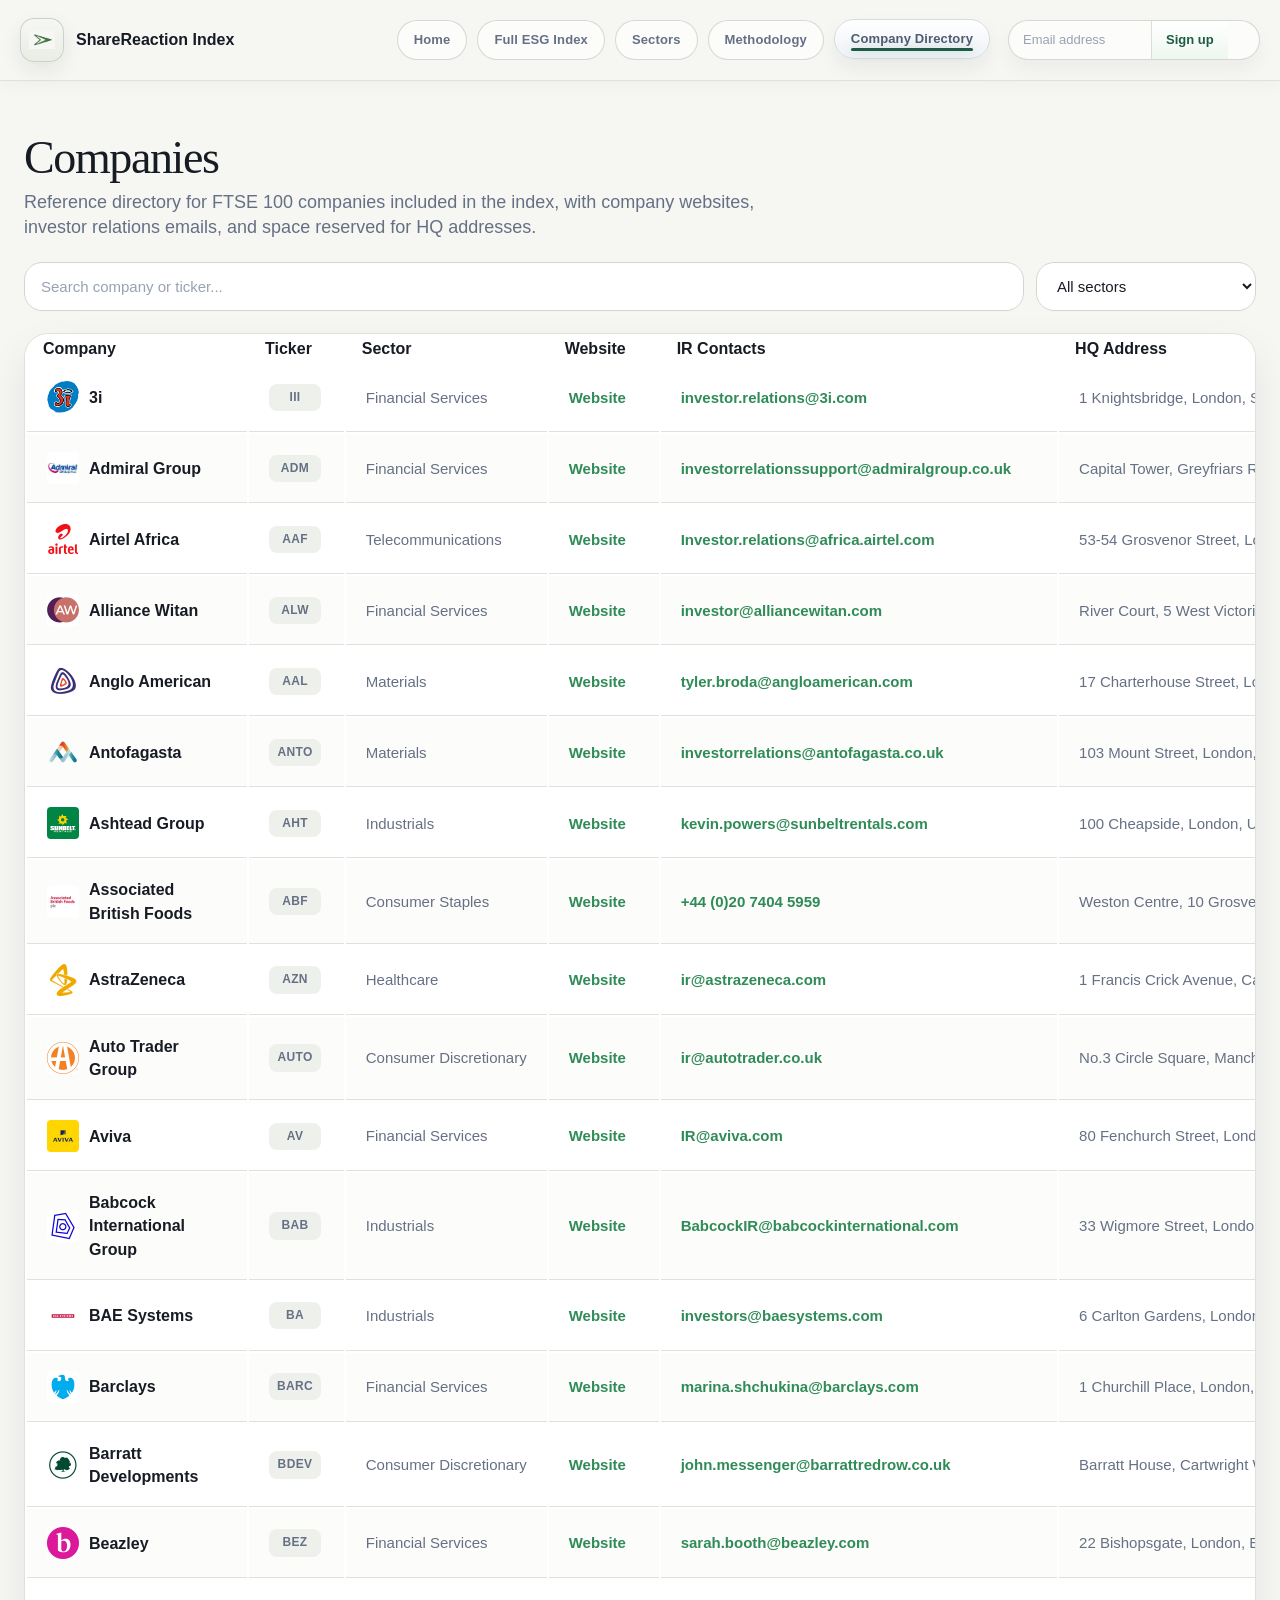
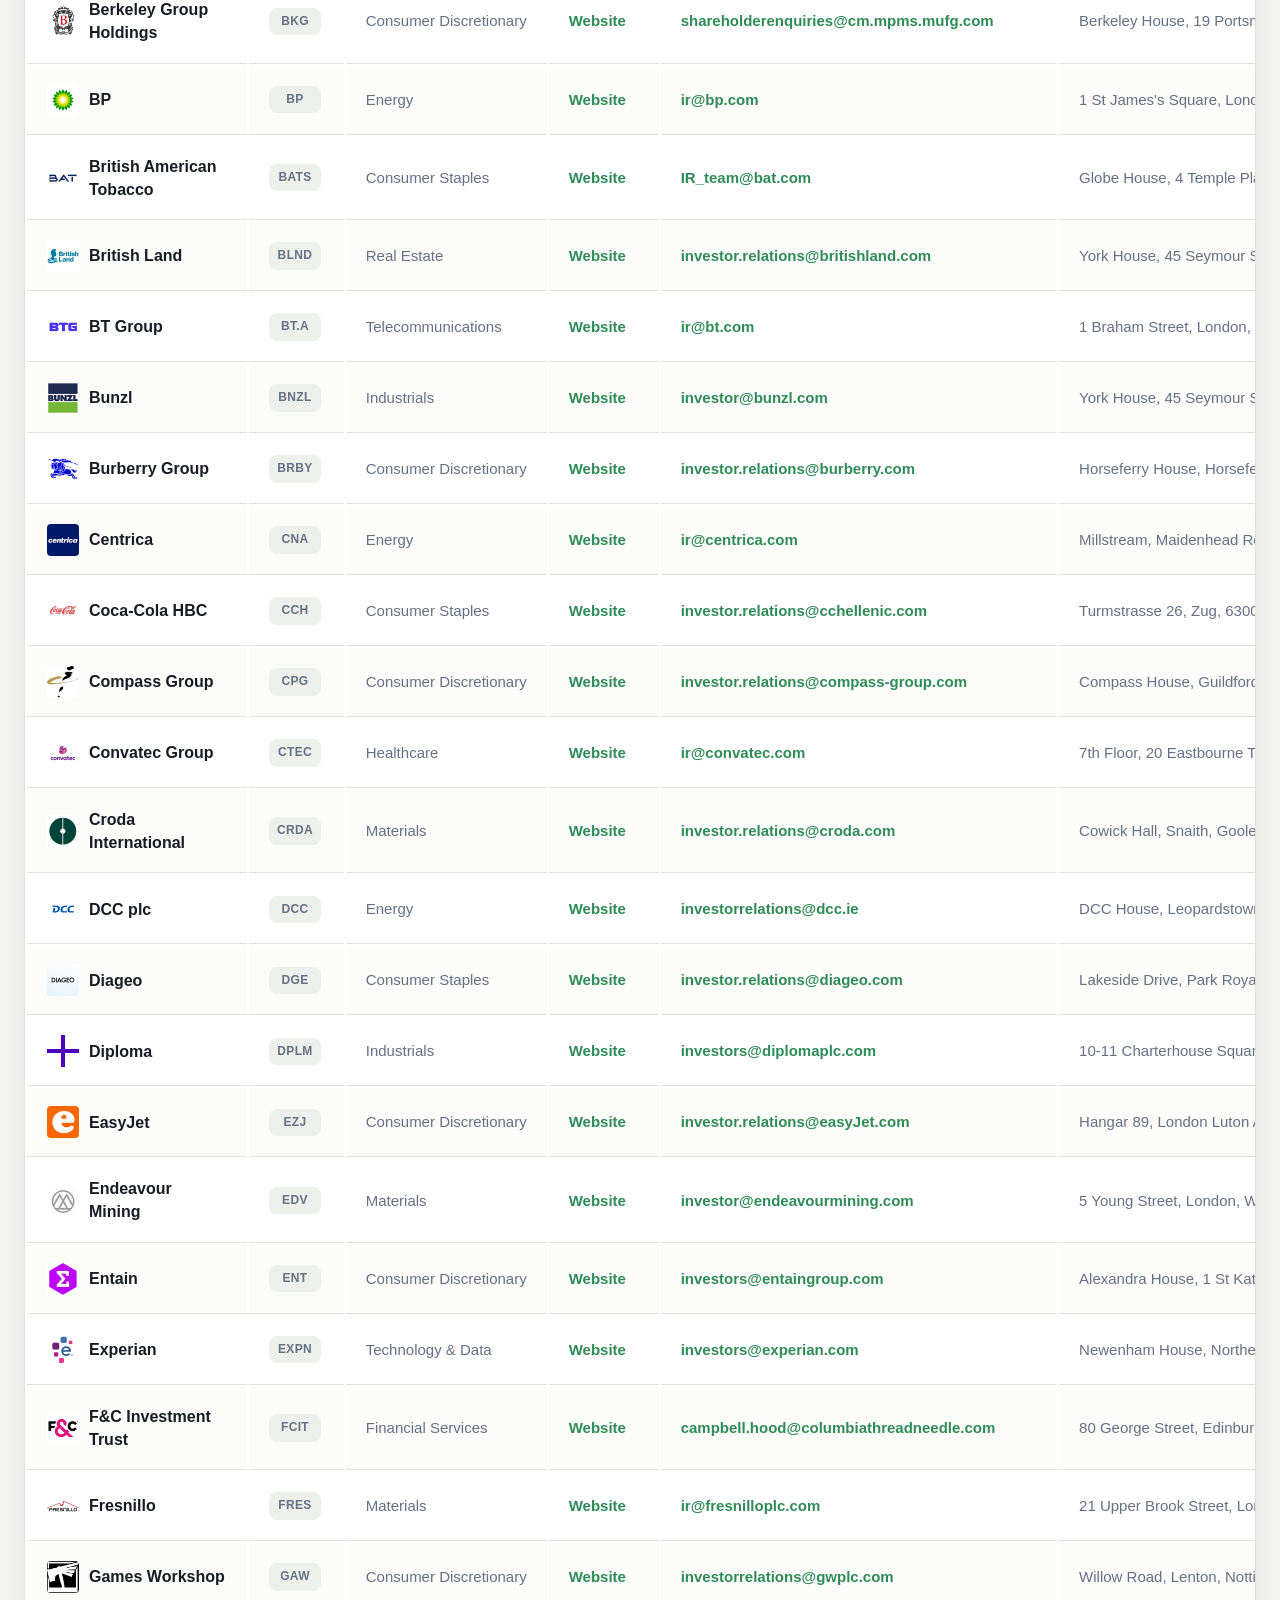
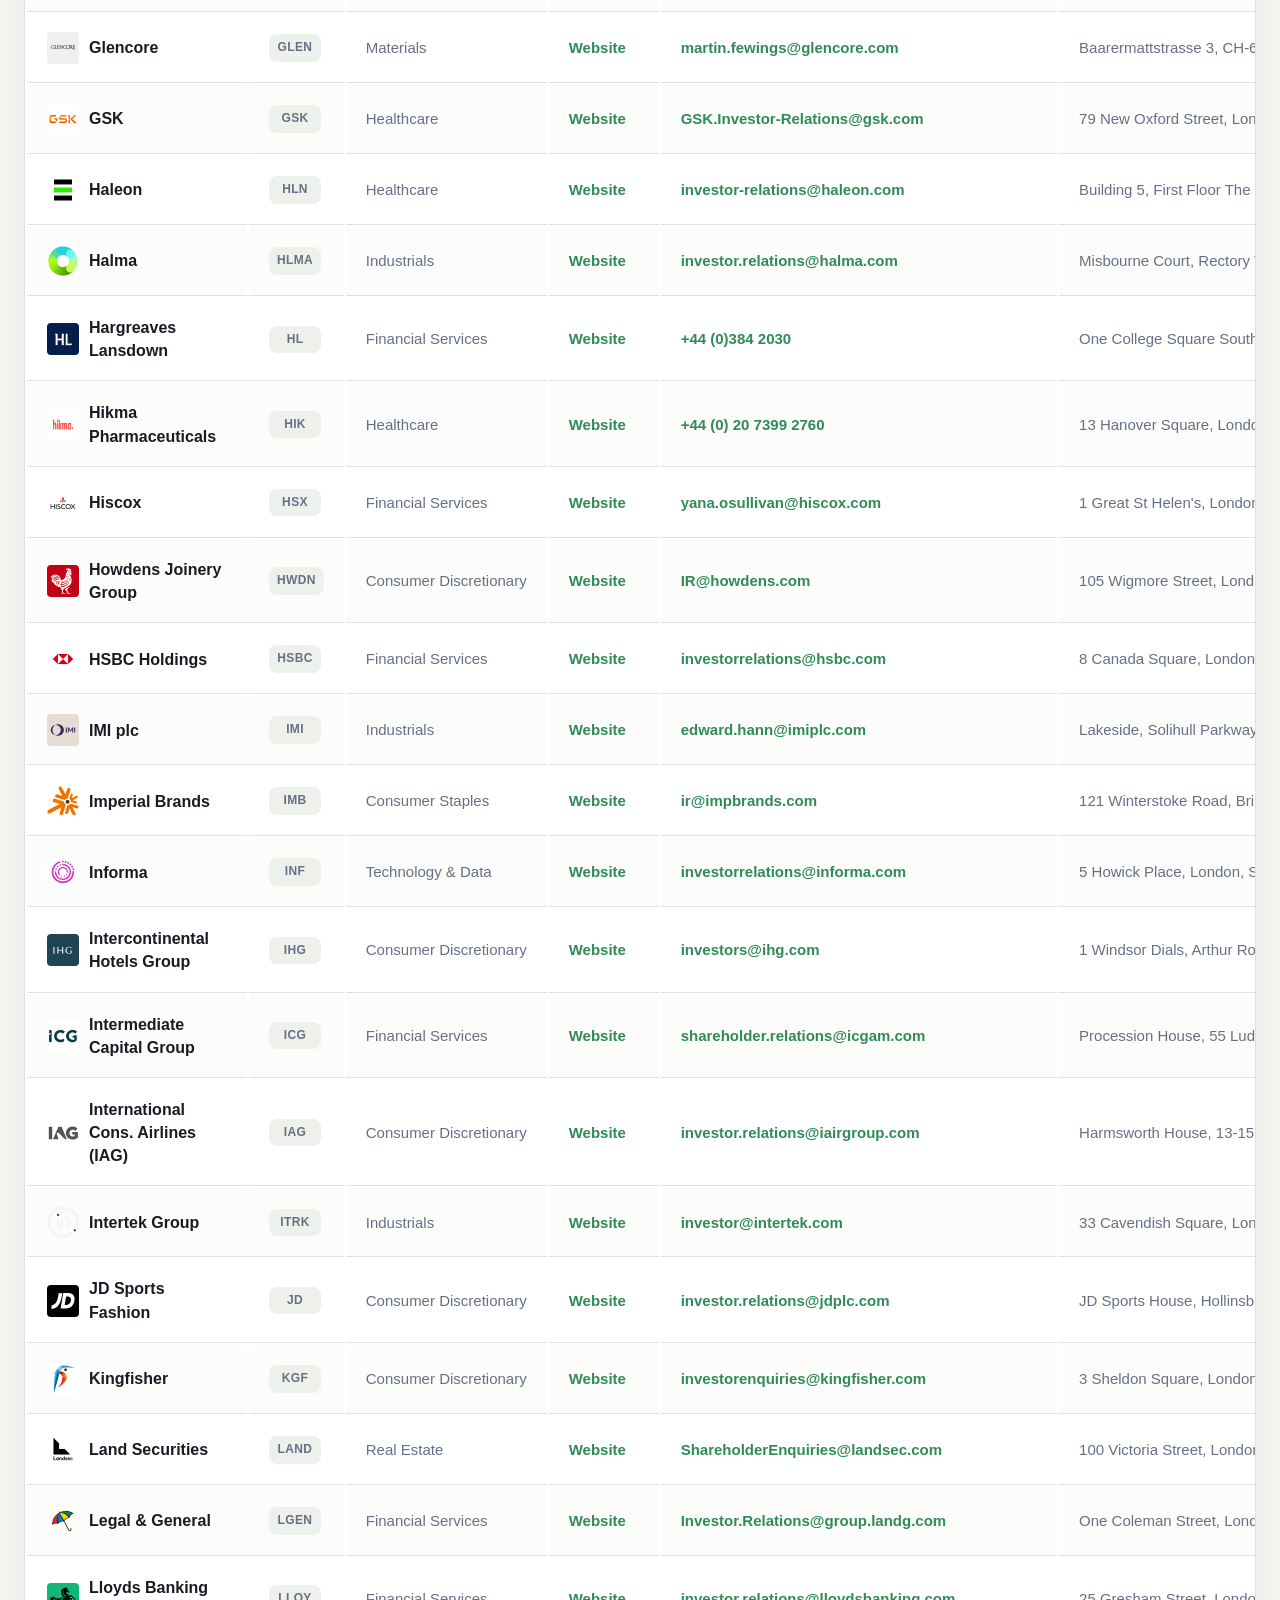
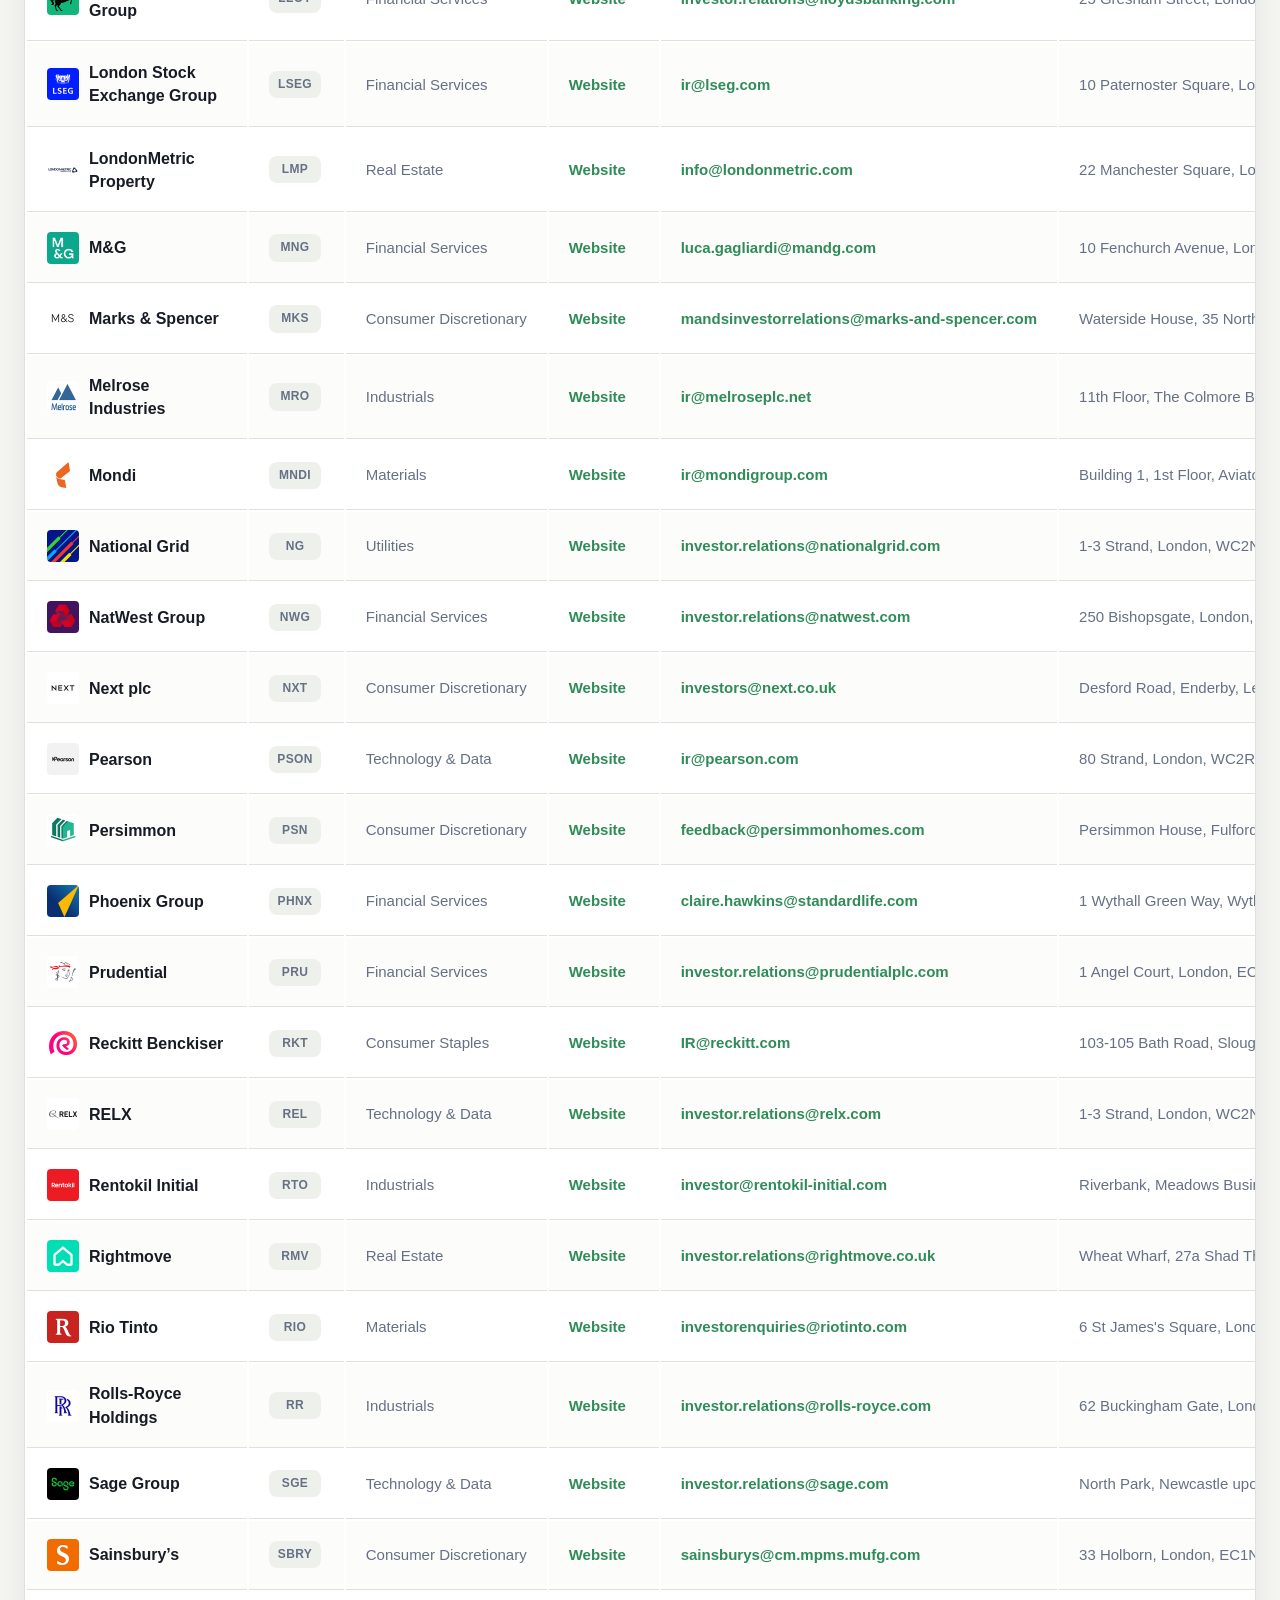
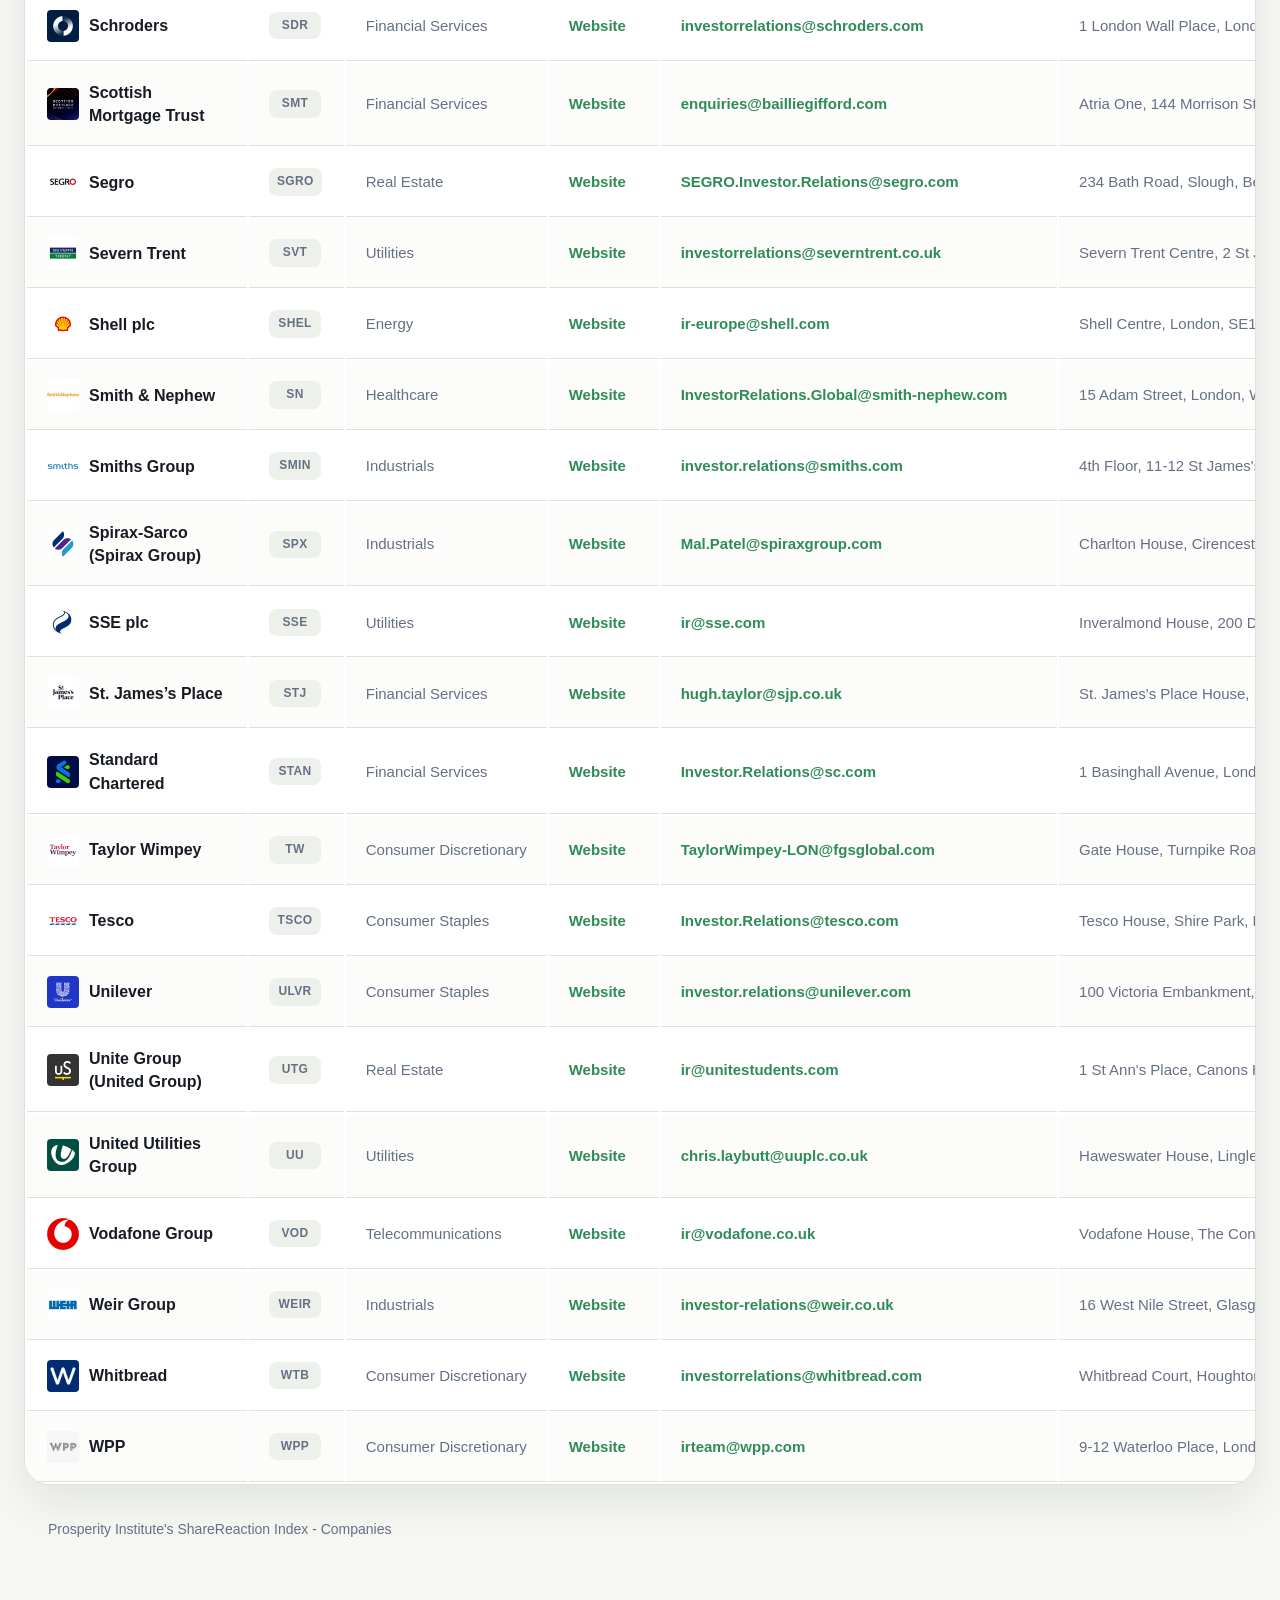
==== commit 82bef7de: "Added Email Newsletter" ====
--- a/companies.html
+++ b/companies.html
@@ -22,6 +22,10 @@
         <a href="methodology.html">Methodology</a>
         <a href="companies.html" class="active">Company Directory</a>
       </nav>
+      <form class="newsletter-nav" aria-label="Newsletter signup" onsubmit="event.preventDefault();">
+        <input type="email" aria-label="Email address" placeholder="Email address" />
+        <button type="submit">Sign up</button>
+      </form>
     </div>
   </header>
 
--- a/styles.css
+++ b/styles.css
@@ -207,6 +207,7 @@
 
 /* Environment button — slightly darker green */
 .nav-links a[href="index.html"],
+.nav-links a[href="esg.html"],
 .nav-links a[href="methodology.html"],
 .nav-links a[href="companies.html"],
 .nav-links a[href="sectors.html"] {
@@ -226,16 +227,11 @@
     inset 0 1px 0 rgba(255, 255, 255, 0.85);
 }
 
-/* ESG button always purple when hovered / active */
-.nav-links a[href="esg.html"] {
-  --nav-pill-accent: #7a56db;
-}
-
 .nav-links a[href="esg.html"]:hover,
 .nav-links a[href="esg.html"].active {
   box-shadow:
     0 10px 20px rgba(16, 25, 43, 0.06),
-    0 0 0 1px rgba(91, 61, 178, 0.08),
+    0 0 0 1px rgba(36, 85, 58, 0.06),
     inset 0 1px 0 rgba(255, 255, 255, 0.85);
 }
 
@@ -263,6 +259,54 @@
     0 10px 20px rgba(16, 25, 43, 0.06),
     0 0 0 1px rgba(187, 74, 74, 0.08),
     inset 0 1px 0 rgba(255, 255, 255, 0.85);
+}
+
+.newsletter-nav {
+  display: flex;
+  align-items: center;
+  flex: 0 0 auto;
+  min-width: 252px;
+  border: 1px solid rgba(208, 216, 206, 0.95);
+  border-radius: 999px;
+  background: rgba(255, 255, 255, 0.68);
+  box-shadow:
+    0 10px 20px rgba(16, 25, 43, 0.045),
+    inset 0 1px 0 rgba(255, 255, 255, 0.78);
+  overflow: hidden;
+}
+
+.newsletter-nav input {
+  width: 142px;
+  min-width: 0;
+  border: 0;
+  outline: 0;
+  background: transparent;
+  color: var(--ink);
+  padding: 10px 4px 10px 14px;
+  font: inherit;
+  font-size: 13px;
+}
+
+.newsletter-nav input::placeholder {
+  color: var(--ink-faint);
+}
+
+.newsletter-nav input:focus {
+  box-shadow: inset 0 -3px 0 rgba(47, 139, 87, 0.18);
+}
+
+.newsletter-nav button {
+  align-self: stretch;
+  border: 0;
+  border-left: 1px solid rgba(208, 216, 206, 0.78);
+  background: linear-gradient(180deg, #ffffff 0%, var(--green-faint) 100%);
+  color: #1f5a44;
+  padding: 0 14px;
+  font: inherit;
+  font-size: 13px;
+  font-weight: 800;
+  cursor: default;
+  white-space: nowrap;
 }
 
 .hero {
@@ -720,23 +764,23 @@
 }
 
 .tier-indicator.best {
-  background: #2f8b57;
+  background: #1f7a46;
 }
 
 .tier-indicator.good {
-  background: #c6872f;
+  background: #4f9b63;
 }
 
 .tier-indicator.moderate {
-  background: #f4a261;
+  background: #4f9b63;
 }
 
 .tier-indicator.poor {
+  background: #c96a2b;
+}
+
+.tier-indicator.wasteful {
   background: #d95d5d;
-}
-
-.tier-indicator.wasteful {
-  background: #8b4545;
 }
 
 .score-tier strong {
@@ -1465,31 +1509,112 @@
   display: flex;
   flex-wrap: wrap;
   gap: 10px;
+  margin: 8px 0 20px;
+}
+
+.domain-index-switcher {
   margin: 18px 0 20px;
 }
 
+.domain-index-switcher h2 {
+  margin: 0 0 4px;
+  font-family: Georgia, "Times New Roman", serif;
+  font-size: 22px;
+  line-height: 1.12;
+  font-weight: 400;
+  letter-spacing: -0.02em;
+}
+
+.domain-index-switcher p {
+  margin: 0;
+  color: var(--ink-soft);
+  font-size: 14px;
+  line-height: 1.4;
+}
+
 .domain-index-tabs .domain-index-tab {
+  --nav-pill-bg: rgba(255, 255, 255, 0.62);
+  --nav-pill-border: rgba(208, 216, 206, 0.9);
+  --nav-pill-ink: var(--ink-soft);
+  --nav-pill-accent: var(--green);
+  --nav-pill-soft: #eef2f7;
+  position: relative;
   display: inline-flex;
   align-items: center;
   justify-content: center;
-  min-height: 42px;
-  border: 1px solid var(--line-dark);
-  border-radius: 8px;
-  background: var(--surface);
-  color: var(--ink-soft);
-  padding: 10px 14px;
-  font-size: 14px;
-  font-weight: 800;
+  border-radius: 999px;
+  border: 1px solid var(--nav-pill-border);
+  background: var(--nav-pill-bg);
+  color: var(--nav-pill-ink);
+  padding: 10px 16px;
+  font-size: 13px;
+  font-weight: 700;
+  letter-spacing: 0.01em;
   text-decoration: none;
-  transition: border-color 0.16s ease, color 0.16s ease, background 0.16s ease, box-shadow 0.16s ease;
+  box-shadow: inset 0 1px 0 rgba(255, 255, 255, 0.7);
+  transition:
+    background 0.22s ease,
+    color 0.22s ease,
+    border-color 0.22s ease,
+    box-shadow 0.22s ease,
+    transform 0.22s ease;
+}
+
+.domain-index-tabs .domain-index-tab::after {
+  content: "";
+  position: absolute;
+  left: 16px;
+  right: 16px;
+  bottom: 7px;
+  height: 3px;
+  border-radius: 999px;
+  background: var(--nav-pill-accent);
+  opacity: 0;
+  transform: scaleX(0.25);
+  transform-origin: center;
+  box-shadow: 0 0 12px color-mix(in srgb, var(--nav-pill-accent) 30%, transparent);
+  transition:
+    background 0.22s ease,
+    opacity 0.22s ease,
+    transform 0.22s ease,
+    box-shadow 0.22s ease;
 }
 
 .domain-index-tabs .domain-index-tab:hover,
 .domain-index-tabs .domain-index-tab.active {
-  border-color: rgba(47, 139, 87, 0.34);
-  background: rgba(232, 245, 234, 0.92);
-  color: #24553a;
-  box-shadow: 0 8px 18px rgba(16, 25, 43, 0.045);
+  background: linear-gradient(180deg, #ffffff 0%, var(--nav-pill-soft) 100%);
+  border-color: #d6ddd5;
+  color: #4f5d75;
+  box-shadow:
+    0 10px 20px rgba(16, 25, 43, 0.06),
+    inset 0 1px 0 rgba(255, 255, 255, 0.85);
+  transform: translateY(-1px);
+}
+
+.domain-index-tabs .domain-index-tab:hover::after,
+.domain-index-tabs .domain-index-tab.active::after {
+  opacity: 1;
+  transform: scaleX(1);
+}
+
+.domain-index-tabs .domain-index-tab[href="esg.html"] {
+  --nav-pill-accent: var(--esg);
+  --nav-pill-soft: var(--esg-faint);
+}
+
+.domain-index-tabs .domain-index-tab[href="rankings.html"] {
+  --nav-pill-accent: var(--green);
+  --nav-pill-soft: var(--green-faint);
+}
+
+.domain-index-tabs .domain-index-tab[href="social.html"] {
+  --nav-pill-accent: var(--social);
+  --nav-pill-soft: var(--social-faint);
+}
+
+.domain-index-tabs .domain-index-tab[href="governance.html"] {
+  --nav-pill-accent: var(--red);
+  --nav-pill-soft: #fff1f1;
 }
 
 /* =========================
@@ -1675,8 +1800,8 @@
 }
 
 .rank-badge.rank-tier-moderate {
-  color: #b7811f;
-  background: #f8edd8;
+  color: #4f9b63;
+  background: #eef8f0;
 }
 
 .rank-badge.rank-tier-poor {
@@ -1830,8 +1955,8 @@
 }
 
 .tier-moderate {
-  color: #b7811f;
-  background: #f8edd8;
+  color: #4f9b63;
+  background: #eef8f0;
 }
 
 .tier-poor {
@@ -2364,6 +2489,10 @@
     justify-content: flex-start;
   }
 
+  .newsletter-nav {
+    width: min(100%, 360px);
+  }
+
   #profileStatsGrid {
     grid-template-columns: repeat(2, minmax(0, 1fr));
   }
@@ -2475,6 +2604,16 @@
   .nav-links a {
     padding: 8px 12px;
     font-size: 12px;
+  }
+
+  .newsletter-nav {
+    min-width: 0;
+    width: 100%;
+  }
+
+  .newsletter-nav input {
+    flex: 1 1 auto;
+    width: auto;
   }
 
   .btn {
@@ -3281,19 +3420,19 @@
 }
 
 .governance-score-best {
-  color: var(--green);
+  color: #1f7a46;
 }
 
 .governance-score-good {
-  color:var(--green);
+  color: #4f9b63;
 }
 
 .governance-score-moderate {
-  color: var(--yellow);
+  color: #4f9b63;
 }
 
 .governance-score-poor {
-  color: var(--red);
+  color: #c96a2b;
 }
 
 .governance-score-wasteful {
